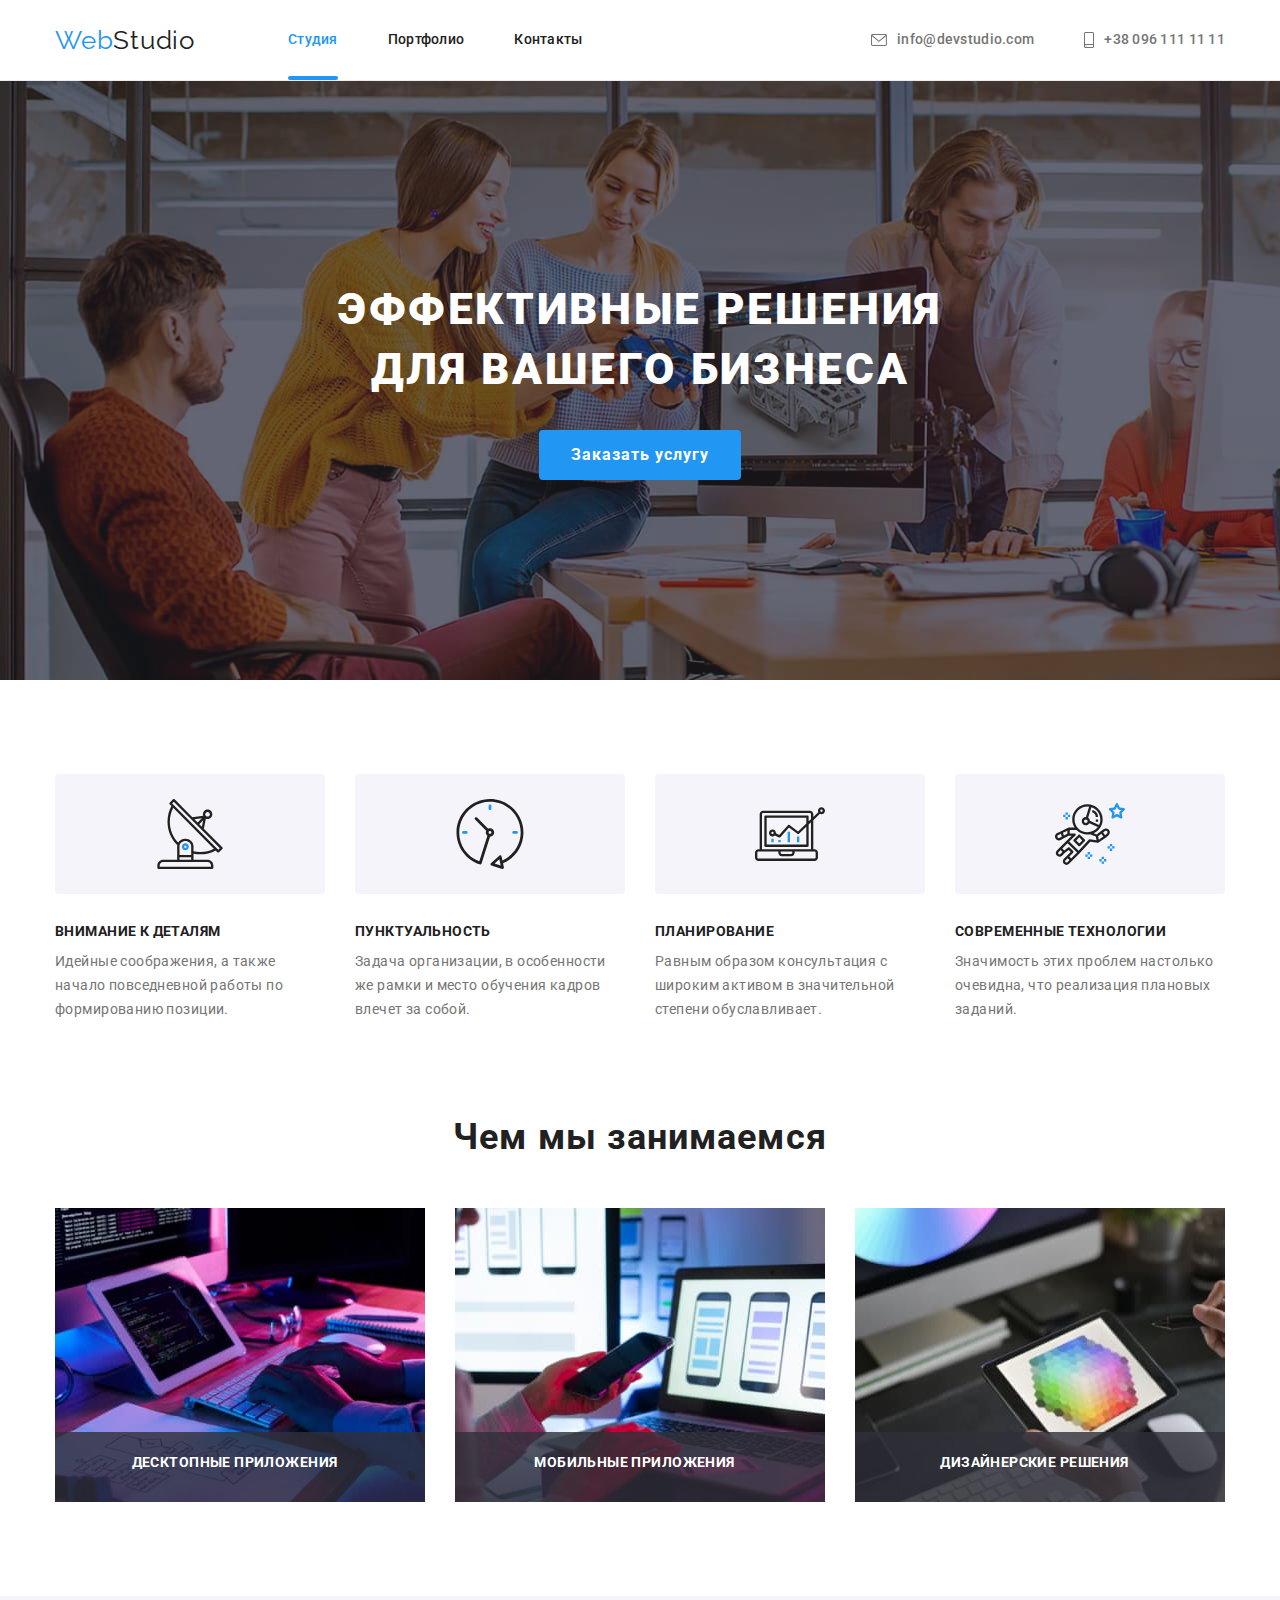
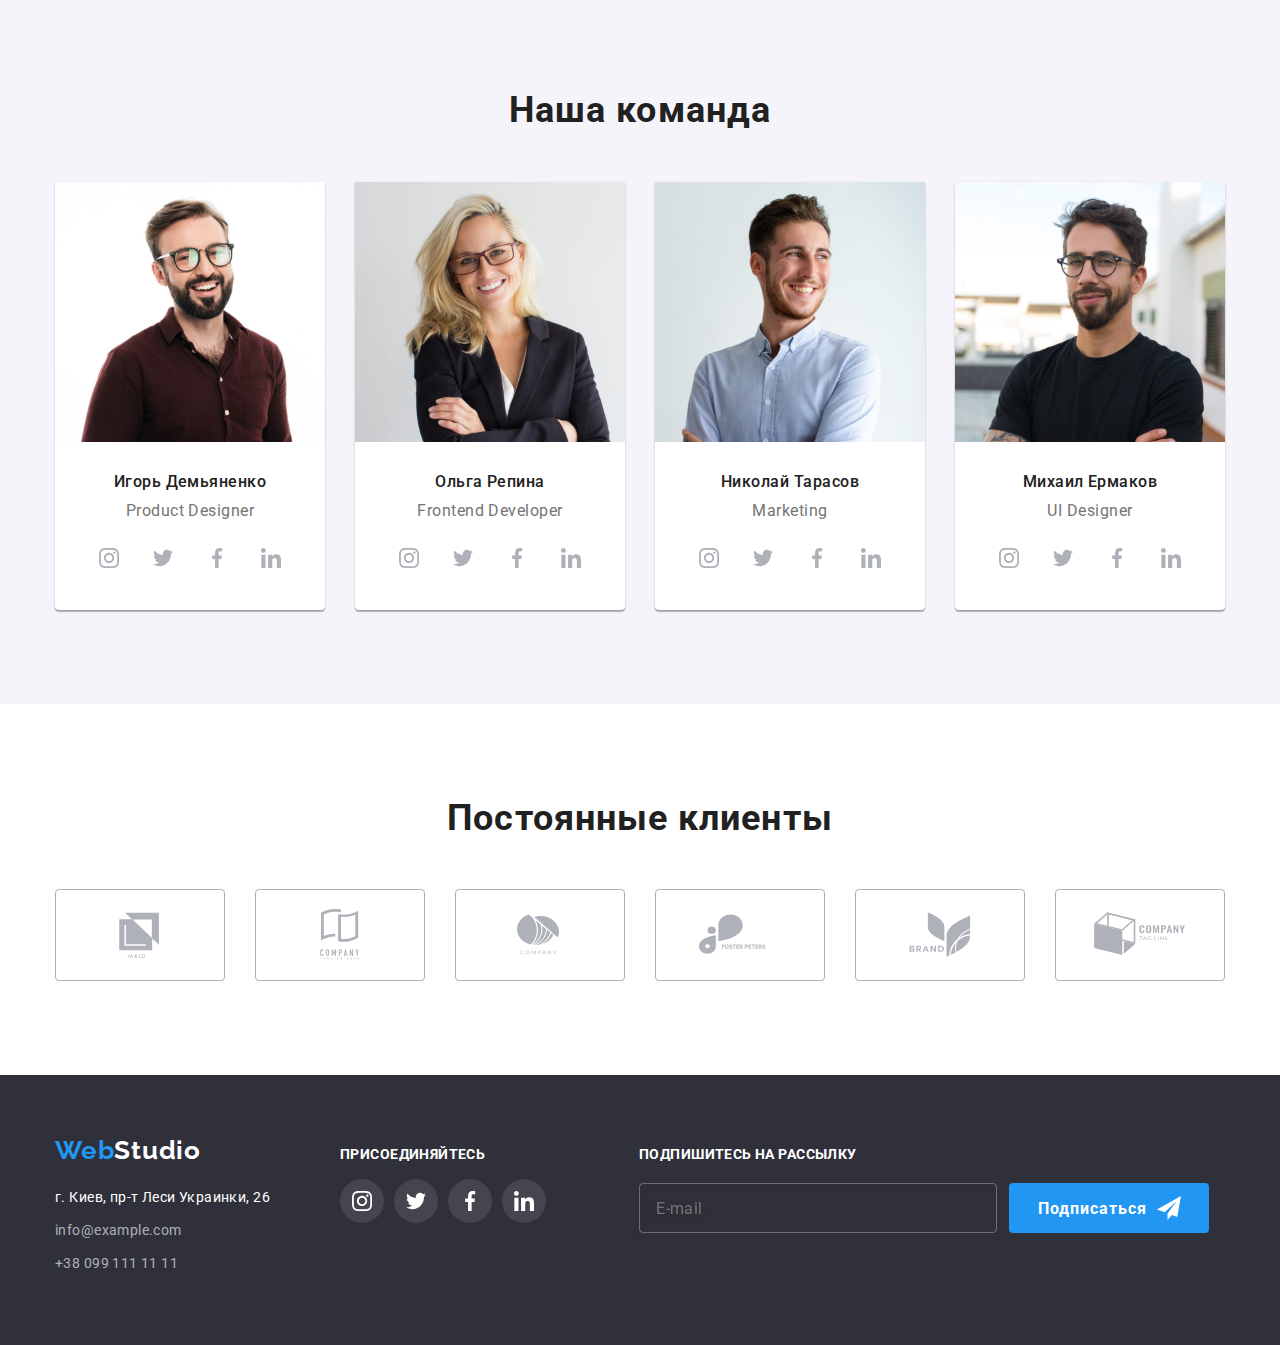
==== index.html @ 62c6569c "Копия с ДЗ-7" ====
<!DOCTYPE html>
<html lang="ru">

<head>
  <meta charset="UTF-8" />
  <meta http-equiv="X-UA-Compatible" content="IE=edge" />
  <meta name="viewport" content="width=device-width, initial-scale=1.0" />
  <title>Document</title>
  <link rel="preconnect" href="https://fonts.googleapis.com" />
  <link rel="preconnect" href="https://fonts.gstatic.com" crossorigin />
  <link href="https://fonts.googleapis.com/css2?family=Raleway:wght@700&family=Roboto:wght@400;500;700;900&display=swap"
    rel="stylesheet" />
  <link rel="stylesheet"
    href="https://cdnjs.cloudflare.com/ajax/libs/modern-normalize/1.1.0/modern-normalize.min.css" />
  <!-- <link rel="stylesheet" href="./css/styles.css" /> -->
  <link rel="stylesheet" href="./css/main.css">
</head>

<body class="page">
  <!-- Шапка сайта -->
  <header class="page-header">
    <nav class="container nav__container">
      <a href="./index.html" class="nav__logo">Web<span class="nav__logos">Studio</span></a>
      <ul class="nav__list list">
        <li class="nav__lists"><a href="#" class="nav__link current current-line">Студия</a></li>
        <li class="nav__lists"><a href="./portfolio.html" class="nav__link ">Портфолио</a></li>
        <li class="nav__lists"><a href="#" class="nav__link">Контакты</a></li>
      </ul>
      <ul class="nav__contacts list">
        <li class="nav__lists">
          <a href="mailto:info@devstudio.com" class="nav__contact">
            <svg class="nav__email-icon" width="16" height="12">
              <use href="./images/icons.svg?v=2#icon-email"></use>
            </svg>info@devstudio.com
          </a>
        </li>
        <li class="nav__lists">
          <a href="tel:+380961111111" class="nav__contact">
            <svg class="nav__phone-icon" width="10" height="16">
              <use href="./images/icons.svg?v=2#icon-phone"></use>
            </svg>+38 096 111 11 11
          </a>
        </li>
      </ul>
    </nav>
  </header>

  <main class="main">
    <!-- Герой -->
    <section class="hero hero-img">
      <div class="container hero__container">
        <h1 class="hero__title">Эффективные решения для вашего бизнеса</h1>
        <button type="button" class="hero__button button" data-modal-open>Заказать услугу</button>
      </div>
    </section>
    <!-- Особенности -->
    <section class="section">
      <div class="container section__container">
        <ul class="feature-list list">
          <li class="feature-list__item">
            <div class="feature-list__box-icon">
              <svg class="feature-list__item-icon">
                <use href="./images/icons.svg?v=2#icon-antenna"></use>
              </svg>
            </div>
            <h3 class="feature-list__title">Внимание к деталям</h3>
            <p class="feature-list__text">
              Идейные соображения, а также начало повседневной работы по
              формированию позиции.
            </p>
          </li>
          <li class="feature-list__item">
            <div class="feature-list__box-icon">
              <svg class="feature-list__item-icon">
                <use href="./images/icons.svg?v=2#icon-clock"></use>
              </svg>
            </div>
            <h3 class="feature-list__title">Пунктуальность</h3>
            <p class="feature-list__text">
              Задача организации, в особенности же рамки и место обучения
              кадров влечет за собой.
            </p>
          </li>
          <li class="feature-list__item">
            <div class="feature-list__box-icon">
              <svg class="feature-list__item-icon">
                <use href="./images/icons.svg?v=2#icon-diagram"></use>
              </svg>
            </div>
            <h3 class="feature-list__title">Планирование</h3>
            <p class="feature-list__text">
              Равным образом консультация с широким активом в значительной
              степени обуславливает.
            </p>
          </li>
          <li class="feature-list__item">
            <div class="feature-list__box-icon">
              <svg class="feature-list__item-icon">
                <use href="./images/icons.svg?v=2#icon-astronaut"></use>
              </svg>
            </div>
            <h3 class="feature-list__title">Современные технологии</h3>
            <p class="feature-list__text">
              Значимость этих проблем настолько очевидна, что реализация
              плановых заданий.
            </p>
          </li>
        </ul>
      </div>
    </section>
    <!-- Чем мы занимаемся -->
    <section class="work">
      <div class="container work__conteiner">
        <h2 class="work__title">Чем мы занимаемся</h2>
        <ul class="work__list list">
          <li class="work__img img">
            <div class="work__apps">
              <img src="./images/box11.jpg" alt="руки на клавиатуре" width="370" />
              <h3 class="work__apps-text">Десктопные приложения</h3>
            </div>
          </li>
          <li class="work__img img">
            <div class="work__apps">
              <img src="./images/box21.jpg" alt="телефон в руках" width="370" />
              <h3 class="work__apps-text">Мобильные приложения</h3>
            </div>
          </li>
          <li class="work__img img">
            <div class="work__apps">
              <img src="./images/box31.jpg" alt="планшет в руках" width="370" />
              <h3 class="work__apps-text">Дизайнерские решения</h3>
            </div>
          </li>
        </ul>
      </div>
    </section>
    <!-- Наша команда -->
    <section class="user">
      <div class="container user__conteiner">
        <h2 class="user__galery">Наша команда</h2>
        <ul class="user__list list">
          <li class="user__item">
            <img src="./images/teamcard11.jpg" alt="Игорь Демьяненко" width="270" />
            <div class="user__head">
              <h3 class="user__headline">Игорь Демьяненко</h3>
              <p class="user__tagline">Product Designer</p>
              <ul class="social__list list">
                <li class="social__item">
                  <a href="" class="social__link">
                    <svg class="social__icon">
                      <use href="./images/icons.svg?v=2#icon-instagram"></use>
                    </svg>
                  </a>
                </li>
                <li class="social__item">
                  <a href="" class="social__link">
                    <svg class="social__icon">
                      <use href="./images/icons.svg?v=2#icon-twitter"></use>
                    </svg>
                  </a>
                </li>
                <li class="social__item">
                  <a href="" class="social__link">
                    <svg class="social__icon">
                      <use href="./images/icons.svg?v=2#icon-facebook"></use>
                    </svg>
                  </a>
                </li>
                <li class="social__item">
                  <a href="" class="social__link">
                    <svg class="social__icon">
                      <use href="./images/icons.svg?v=2#icon-linkedin"></use>
                    </svg>
                  </a>
                </li>
              </ul>
            </div>
          </li>
          <li class="user__item">
            <img src="./images/teamcard21.jpg" alt="Ольга Репина" width="270" />
            <div class="user__head">
              <h3 class="user__headline">Ольга Репина</h3>
              <p class="user__tagline">Frontend Developer</p>
              <ul class="social__list list">
                <li class="social__item">
                  <a href="" class="social__link">
                    <svg class="social__icon">
                      <use href="./images/icons.svg?v=2#icon-instagram"></use>
                    </svg>
                  </a>
                </li>
                <li class="social__item">
                  <a href="" class="social__link">
                    <svg class="social__icon">
                      <use href="./images/icons.svg?v=2#icon-twitter"></use>
                    </svg>
                  </a>
                </li>
                <li class="social__item">
                  <a href="" class="social__link">
                    <svg class="social__icon">
                      <use href="./images/icons.svg?v=2#icon-facebook"></use>
                    </svg>
                  </a>
                </li>
                <li class="social__item">
                  <a href="" class="social__link">
                    <svg class="social__icon">
                      <use href="./images/icons.svg?v=2#icon-linkedin"></use>
                    </svg>
                  </a>
                </li>
              </ul>
            </div>
          </li>
          <li class="user__item">
            <img src="./images/teamcard31.jpg" alt="Николай Тарасов" width="270" />
            <div class="user__head">
              <h3 class="user__headline">Николай Тарасов</h3>
              <p class="user__tagline">Marketing</p>
              <ul class="social__list list">
                <li class="social__item">
                  <a href="" class="social__link">
                    <svg class="social__icon">
                      <use href="./images/icons.svg?v=2#icon-instagram"></use>
                    </svg>
                  </a>
                </li>
                <li class="social__item">
                  <a href="" class="social__link">
                    <svg class="social__icon">
                      <use href="./images/icons.svg?v=2#icon-twitter"></use>
                    </svg>
                  </a>
                </li>
                <li class="social__item">
                  <a href="" class="social__link">
                    <svg class="social__icon">
                      <use href="./images/icons.svg?v=2#icon-facebook"></use>
                    </svg>
                  </a>
                </li>
                <li class="social__item">
                  <a href="" class="social__link">
                    <svg class="social__icon">
                      <use href="./images/icons.svg?v=2#icon-linkedin"></use>
                    </svg>
                  </a>
                </li>
              </ul>
            </div>
          </li>
          <li class="user__item">
            <img src="./images/teamcard41.jpg" alt="Михаил Ермаков" width="270" />
            <div class="user__head">
              <h3 class="user__headline">Михаил Ермаков</h3>
              <p class="user__tagline">UI Designer</p>
              <ul class="social__list list">
                <li class="social__item">
                  <a href="" class="social__link">
                    <svg class="social__icon">
                      <use href="./images/icons.svg?v=2#icon-instagram"></use>
                    </svg>
                  </a>
                </li>
                <li class="social__item">
                  <a href="" class="social__link">
                    <svg class="social__icon">
                      <use href="./images/icons.svg?v=2#icon-twitter"></use>
                    </svg>
                  </a>
                </li>
                <li class="social__item">
                  <a href="" class="social__link">
                    <svg class="social__icon">
                      <use href="./images/icons.svg?v=2#icon-facebook"></use>
                    </svg>
                  </a>
                </li>
                <li class="social__item">
                  <a href="" class="social__link">
                    <svg class="social__icon">
                      <use href="./images/icons.svg?v=2#icon-linkedin"></use>
                    </svg>
                  </a>
                </li>
              </ul>
            </div>
          </li>
        </ul>
      </div>
    </section>
    <section class="clients">
      <div class="container clients__conteiner">
        <h2 class="clients__title">Постоянные клиенты</h2>
        <ul class="clients__list list">
          <li class="clients__item">
            <a href="#" class="clients__link">
              <svg class="clients__icon">
                <use href="./images/icons.svg?v=2#icon-logo1"></use>
              </svg>
            </a>
          </li>
          <li class="clients__item">
            <a href="#" class="clients__link">
              <svg class="clients__icon">
                <use href="./images/icons.svg?v=2#icon-logo2"></use>
              </svg>
            </a>
          </li>
          <li class="clients__item">
            <a href="#" class="clients__link">
              <svg class="clients__icon">
                <use href="./images/icons.svg?v=2#icon-logo3"></use>
              </svg>
            </a>
          </li>
          <li class="clients__item">
            <a href="#" class="clients__link">
              <svg class="clients__icon">
                <use href="./images/icons.svg?v=2#icon-logo4"></use>
              </svg>
            </a>
          </li>
          <li class="clients__item">
            <a href="#" class="clients__link">
              <svg class="clients__icon">
                <use href="./images/icons.svg?v=2#icon-logo5"></use>
              </svg>
            </a>
          </li>
          <li class="clients__item">
            <a href="#" class="clients__link">
              <svg class="clients__icon">
                <use href="./images/icons.svg?v=2#icon-logo6"></use>
              </svg>
            </a>
          </li>
        </ul>
      </div>
    </section>
  </main>
  <!-- Подвал -->
  <footer class="footer-menu">
    <div class="container footer footer__conteiner">
      <div class="footer__left">
        <a href="./index.html" class="footer__logo">Web<span class="footer__logos">Studio</span></a>
        <address class="footer__address">
          <ul class="footer__address-list list">
            <li class="footer__address-item">
              <a href="" class="footer__address">г. Киев, пр-т Леси Украинки, 26</a>
            </li>
            <li class="footer__address-item">
              <a href="mailto:info@example.com" class="footer__contact">info@example.com</a>
            </li>
            <li class="footer__address-item">
              <a href="tel:+380991111111" class="footer__contact">+38 099 111 11 11</a>
            </li>
          </ul>
        </address>
      </div>
      <div class="aside">
        <h3 class="aside__title">Присоединяйтесь</h3>
        <ul class="aside-list list">
          <li class="aside-list__item">
            <a href="#" class="aside-list__link">
              <svg class="aside-list__icon">
                <use href="./images/icons.svg?v=2#icon-instagram"></use>
              </svg>
            </a>
          </li>
          <li class="aside-list__item">
            <a href="#" class="aside-list__link">
              <svg class="aside-list__icon">
                <use href="./images/icons.svg?v=2#icon-twitter"></use>
              </svg>
            </a>
          </li>
          <li class="aside-list__item">
            <a href="#" class="aside-list__link">
              <svg class="aside-list__icon">
                <use href="./images/icons.svg?v=2#icon-facebook"></use>
              </svg>
            </a>
          </li>
          <li class="aside-list__item">
            <a href="#" class="aside-list__link">
              <svg class="aside-list__icon">
                <use href="./images/icons.svg?v=2#icon-linkedin"></use>
              </svg>
            </a>
          </li>
        </ul>
      </div>
      <div class="footer-middle">
        <h3 class="footer-middle__title">Подпишитесь на рассылку</h3>
        <form action="footer-middle__form">
          <div class="footer-middle__field">
            <label class="footer-middle__label" for="user-email"></label>
            <input type="text" class="footer-middle__input" name="user-email" placeholder="E-mail" minlength="2"
              id="user-email" />
            <div class="middle-submit">
              <button type="submit" class="middle-submit__button button">
                <svg class="middle-submit__icon" width="24" heidht="24">
                  <use href="./images/icons.svg?v=2#icon-iconsend"></use>
                </svg>Подписаться</button>
            </div>
          </div>
        </form>
      </div>
  </footer>
  <div class="backdrop is-hidden" data-modal>
    <div class="backdrop__modal">
      <div class="backdrop__close" data-modal-close>
        <button type="button" class="backdrop__close-link">
          <svg class="backdrop__close-icon" width="18" height="18">
            <use href="./images/icons.svg?v=2#icon-close-black">
            </use>
          </svg>
        </button>
      </div>
      <p class="modal__title">Оставьте свои данные, мы вам перезвоним</p>
      <form action="modal__form">
        <div class="modal__field">
          <label class="modal__label" for="user-name">Имя</label>
          <div class="modal__wrapper">
            <input type="text" class="modal__input" name="user-name" required minlength="2" id="user-name" />
            <svg class="modal__icon" width="18" height="18">
              <use href="./images/icons.svg?v=2#icon-person-black"></use>
            </svg>
          </div>
        </div>
        <div class="modal__field">
          <label class="modal__label" for="user-tel">Телефон</label>
          <div class="modal__wrapper">
            <input type="text" class="modal__input" name="user-tel" required minlength="2" id="user-tel" />
            <svg class="modal__icon" width="18" height="18">
              <use href="./images/icons.svg?v=2#icon-phone-black"></use>
            </svg>
          </div>
        </div>
        <div class="modal__field">
          <label class="modal__label" for="user-email">Почта</label>
          <div class="modal__wrapper">
            <input type="text" class="modal__input" name="user-email" required minlength="2" id="user-email" />
            <svg class="modal__icon" width="18" height="18">
              <use href="./images/icons.svg?v=2#icon-email-black"></use>
            </svg>
          </div>
        </div>
        <div class="modal__field">
          <label class="modal__label" for="user-text">Комментарий</label>
          <textarea name="user-text" placeholder="Введите текст" id="user-text" class="modal__text"></textarea>
        </div>
        <div class="modal__field policy">
          <input type="checkbox" name="policy" id="policy" class="modal__check visually-hidden" />
          <label for="policy" class="modal__check-text">
            <span>
              <svg class="modal__check-icon" width="16" height="15">
                <use href="./images/icons.svg?v=2#icon-icon-check"></use>
              </svg>
            </span>
            Соглашаюсь с рассылкой и принимаю <a href="#" class="modal__check-policy">Условия договора</a></label>
        </div>
        <button type="submit" class="modal__button">Отправить</button>
      </form>
    </div>
  </div>
  <script src="./js/modal.js"></script>
</body>

</html>
---- css/styles.css ----
/* *, */
/* *::before, */
/* *::after { */
/* box-sizing: inherit; */
/* } */

/* CSS для imdex.html */

/* Шапка сайта */

/* Герой */

/* Особенности */

/* Чем мы занимаемся */

/* Наша команда */

/* Наши клиенты */

/* Подвал */

/* CSS для portfolio.html */

/* Кнопки */

/* Наши работы */
---- css/main.css ----
.visually-hidden {
  position: absolute;
  white-space: nowrap;
  width: 1px;
  height: 1px;
  overflow: hidden;
  border: 0;
  padding: 0;
  clip: rect(0 0 0 0);
  clip-path: inset(50%);
  margin: -1px;
}

:root {
  --primary-text-color: #212121;
  --secondory-text-color: #757575;
  --text-title-color: #ffffff;
  --accent-color: #2196f3;
  --accent-shadow-color: rgba(0, 0, 0, 0.15);
  --primary-bg-color: #ffffff;
  --secondary-bg-color: #f5f4fa;
  --top-line-bg-color: #ececec;
  --footer-bg-color: #2f303a;
  --box-project-color: #eeeeee;
  --box-klients-color: #afb1b8;
  --first-social-color: #afb1b8;
  --secondary-social-color: #ffffff;
  --background-social-color: #2196f3;
  --footer-social-color: rgba(255, 255, 255, 0.1);
  --footer-contact-color: rgba(255, 255, 255, 0.6);
  --feature-bg-color: rgba(47, 48, 58, 0.8);
  --overlay-modal-color: rgba(0, 0, 0, 0.2);
  --project-bg-color: rgba(33, 150, 243, 0.9);
  --close-icon-color: #000000;
}

.html {
  box-sizing: border-box;
}

a {
  text-decoration: none;
}

h1,
h2,
h3,
h4,
h5,
h6,
p,
ul {
  margin-top: 0;
  margin-bottom: 0;
}

button {
  cursor: pointer;
}

img {
  display: block;
}

.page {
  margin: 0;
  padding-top: 80px;
  font-family: Roboto, sans-serif;
  color: var(--primary-text-color);
}

.list {
  padding: 0;
  margin: 0;
  list-style: none;
}

.container {
  display: block;
  width: 1200px;
  padding-left: 15px;
  padding-right: 15px;
  margin: 0 auto;
}

.hero__button.button {
  font-size: 16px;
  font-weight: bold;
  letter-spacing: 0.06em;
  line-height: 1.9;
  display: inline-block;
  border-radius: 4px;
  border: transparent;
  padding: 10px 32px;
  font-family: Roboto;
  align-items: center;
  text-align: center;
  color: var(--text-title-color);
  background-color: var(--accent-color);
  cursor: pointer;
  box-shadow: 0px 4px 4px var(--accent-shadow);
}

.modal__button {
  font-size: 16px;
  font-weight: bold;
  letter-spacing: 0.06em;
  line-height: 1.85;
  padding: 10px 55px 10px 56px;
  display: flex;
  align-items: center;
  text-align: center;
  border-radius: 4px;
  border: transparent;
  color: var(--text-title-color);
  background-color: var(--accent-color);
  margin-left: 130px;
  box-shadow: 0px 1px 3px rgba(0, 0, 0, 0.12), 0px 1px 1px rgba(0, 0, 0, 0.14), 0px 2px 1px rgba(0, 0, 0, 0.2);
  border-radius: 4px;
}

.buttons {
  padding-top: 94px;
  padding-bottom: 94px;
}

.buttons__title-hidden {
  position: absolute;
  white-space: nowrap;
  width: 1px;
  height: 1px;
  overflow: hidden;
  border: 0;
  padding: 0;
  clip: rect(0 0 0 0);
  clip-path: inset(50%);
  margin: -1px;
}

.buttons__items {
  display: flex;
  justify-content: center;
  margin-bottom: 50px;
}

.buttons__primery {
  font-size: 16px;
  font-weight: 500;
  letter-spacing: 0.03em;
  line-height: 1.6;
  padding: 6px 22px;
  font-style: normal;
  text-align: center;
  border-radius: 4px;
  border: transparent;
  color: var(--primary-text-color);
  background-color: var(--secondary-bg-color);
  transition: color 250ms cubic-bezier(0.4, 0, 0.2, 1) background-color 250ms cubic-bezier(0.4, 0, 0.2, 1);
  transition: box-shadow 250ms cubic-bezier(0.4, 0, 0.2, 1);
}

.buttons__items > .buttons__item:not(:last-child) {
  margin-right: 8px;
}

.buttons__primery:hover,
.buttons__primery:focus {
  color: var(--text-title-color);
  background-color: var(--accent-color);
}

.buttons__item:hover {
  box-shadow: 0px 4px 4px rgba(0, 0, 0, 0.25);
}

.backdrop__modal {
  position: absolute;
  top: 50%;
  left: 50%;
  min-height: 581px;
  min-width: 528px;
  padding: 40px;
  border-radius: 4px;
  background-color: var(--primary-bg-color);
  transform: translate(-50%, -50%) scale(1);
  transition: transform 250ms cubic-bezier(0.4, 0, 0.2, 1);
}

.backdrop__close-link {
  position: absolute;
  display: flex;
  justify-content: center;
  align-items: center;
  width: 30px;
  height: 30px;
  top: 8px;
  right: 8px;
  border-radius: 50%;
  fill: var(--close-icon-color);
  background-color: transparent;
  border: 1px solid rgba(0, 0, 0, 0.1);
  transition: fill 250ms cubic-bezier(0.4, 0, 0.2, 1);
}

.backdrop__close-icon {
  width: 18px;
  height: 18px;
}

.backdrop__close-link:hover .backdrop__close-icon {
  fill: var(--accent-color);
}

.modal__title {
  font-size: 20px;
  font-weight: bold;
  letter-spacing: 0.03em;
  line-height: 1.15;
  margin-bottom: 12px;
  text-align: center;
  color: #212121;
}

.modal__field {
  margin-bottom: 10px;
}

.modal__label {
  font-weight: normal;
  font-size: 12px;
  line-height: 1.67;
  letter-spacing: 0.01em;
  color: #757575;
}

.modal__wrapper {
  position: relative;
}

.modal__input:focus {
  border-color: var(--accent-color);
}

.modal__input:focus + .modal__icon {
  fill: var(--accent-color);
}

.modal__input,
.modal__text {
  width: 100%;
  height: 40px;
  border-radius: 5px;
  outline: none;
  border: 1px solid rgba(33, 33, 33, 0.2);
  background-color: transparent;
  padding-left: 42px;
  padding-right: 20px;
  transition: border color 250ms cubic-bezier(0.4, 0, 0.2, 1) fill 250ms cubic-bezier(0.4, 0, 0.2, 1);
}

.modal__text {
  height: 100px;
  padding-bottom: 10px;
  padding-top: 10px;
  margin-bottom: 10px;
  padding-left: 16px;
  resize: none;
}

.modal__icon {
  position: absolute;
  left: 15px;
  top: 20px;
  transform: translateY(-50%);
}

.modal__check-text {
  font-size: 14px;
  font-weight: normal;
  letter-spacing: 0.03em;
  line-height: 1.71;
  margin-bottom: 20px;
  color: #757575;
}

.modal__check-icon {
  position: absolute;
  fill: transparent;
}

.policy {
  margin-bottom: 40px;
}

.modal__check-text {
  padding-left: 20px;
}

.modal__check-text span {
  font-size: 14px;
  letter-spacing: 0.03em;
  line-height: 1.71;
  width: 15px;
  height: 15px;
  border: 2px solid #303030;
  border-radius: 2px;
  margin-right: 5px;
  display: inline-flex;
  align-items: center;
  justify-content: center;
  color: #757575;
}

.modal__check-policy {
  text-decoration: underline;
  color: var(--accent-color);
}

.modal__check:checked + .modal__check-text span {
  background-color: var(--accent-color);
  border: none;
}

.modal__check:checked + .modal__check-text svg {
  fill: #ffffff;
}

.backdrop {
  position: fixed;
  top: 0;
  left: 0;
  width: 100vw;
  height: 100vh;
  background-color: var(--overlay-modal-color);
  opacity: 1;
  transition: opacity 250ms cubic-bezier(0.4, 0, 0.2, 1);
}

.backdrop.is-hidden {
  opacity: 0;
  pointer-events: none;
}

.backdrop.is-hidden .modal {
  transform: translate(-50%, -50%) scale(0.9);
}

.social__list {
  display: flex;
  justify-content: center;
  padding-top: 16px;
  padding-bottom: 30px;
}

.social__list .social__item + .social__item {
  margin-left: 10px;
}

.social__list .social__link {
  width: 44px;
  height: 44px;
  border-radius: 50%;
  display: flex;
  align-items: center;
  justify-content: center;
  fill: var(--first-social-color);
  transition: fill 250ms cubic-bezier(0.4, 0, 0.2, 1), background-color 250ms cubic-bezier(0.4, 0, 0.2, 1);
}

.social__list .social__icon {
  width: 20px;
  height: 20px;
}

.social__list .social__link:hover,
.social__list .social__link:focus {
  background-color: var(--background-social-color);
}

.social__link:hover .social__icon,
.social__link:focus .social__icon {
  fill: var(--secondary-social-color);
}

.nav__logo {
  font-size: 26px;
  letter-spacing: 0.03em;
  line-height: 1.19;
  font-family: Raleway;
  color: var(--accent-color);
}

.nav__logos {
  color: var(--primary-text-color);
}

.footer__logo {
  font-size: 26px;
  font-weight: bold;
  letter-spacing: 0.03em;
  line-height: 1.19;
  display: inline-block;
  margin-bottom: 20px;
  font-family: Raleway;
  color: var(--accent-color);
}

.footer__logos {
  color: var(--secondary-social-color);
}

.page-header {
  position: fixed;
  width: 100%;
  top: 0;
  left: 0;
  min-height: 80px;
  background-color: var(--primary-bg-color);
  z-index: 1;
  border-bottom: 1px solid var(--top-line-bg-color);
}

.nav__container {
  display: flex;
  align-items: center;
}

.nav__list {
  display: flex;
  margin-left: 93px;
}

.nav__list .nav__lists:last-child {
  margin-right: 0;
}

.nav__list .nav__lists + .nav__lists {
  margin-left: 50px;
}

.nav__link {
  position: relative;
}

.nav__link.current-line::after {
  position: absolute;
  left: 0;
  bottom: 0;
  content: "";
  width: 100%;
  height: 4px;
  background-color: var(--accent-color);
  border-radius: 2px;
}

.nav__list .nav__link {
  font-size: 14px;
  font-weight: 500;
  letter-spacing: 0.02em;
  line-height: 1.14;
  display: block;
  padding-top: 32px;
  padding-bottom: 32px;
  color: var(--primary-text-color);
  transition: color 250ms cubic-bezier(0.4, 0, 0.2, 1);
}

.nav__list .nav__link:hover,
.nav__list .nav__link:focus {
  color: var(--accent-color);
}

.nav__list .nav__link.current {
  color: var(--accent-color);
}

.nav__contacts {
  display: flex;
  position: relative;
  align-items: center;
  margin-left: auto;
}

.nav__contacts .nav__lists + .nav__lists {
  margin-left: 50px;
}

.nav__contacts .nav__contact {
  font-size: 14px;
  font-weight: 500;
  letter-spacing: 0.02em;
  line-height: 1.14;
  color: var(--secondory-text-color);
}

.nav__email-icon,
.nav__phone-icon {
  margin-right: 10px;
}

.nav__contact {
  display: flex;
  align-items: center;
  justify-content: center;
  fill: var(--secondory-text-color);
  padding: 32px 0px;
  transition: color fill 250ms cubic-bezier(0.4, 0, 0.2, 1), fill 250ms cubic-bezier(0.4, 0, 0.2, 1);
}

.nav__contact + .nav__contact {
  margin-right: 10px;
}

.nav__contacts .nav__contact:hover,
.nav__contacts .nav__contact:focus {
  color: var(--accent-color);
}

.nav__contact:hover .nav__email-icon,
.nav__contact:hover .nav__phone-icon,
.nav__contact:focus .nav__email-icon,
.nav__contact:focus .nav__phone-icon {
  fill: var(--accent-color);
}

.hero {
  padding-top: 200px;
  padding-bottom: 200px;
  text-align: center;
  background-color: var(--footer-bg-color);
  color: var(--text-title-color);
}

.hero__title {
  font-size: 44px;
  font-weight: 900;
  letter-spacing: 0.06em;
  line-height: 1.36;
  margin: 0 auto;
  margin-bottom: 30px;
  width: 696px;
  text-transform: uppercase;
  color: var(--text-title-color);
}

.hero-img {
  position: relative;
  display: block;
  max-width: 1600px;
  min-height: 600px;
  margin-right: auto;
  margin-left: auto;
  background: linear-gradient(to right, rgba(47, 48, 58, 0.4), rgba(47, 48, 58, 0.4)), url("../images/hero.jpg");
}

.section {
  padding-top: 94px;
  padding-bottom: 94px;
}

.feature-list {
  display: flex;
}

.feature-list__box-icon {
  display: inline-flex;
  justify-content: center;
  align-items: center;
  width: 270px;
  height: 120px;
  background-color: var(--secondary-bg-color);
  background-repeat: no-repeat;
  margin-bottom: 30px;
  border-radius: 4px;
}

.feature-list__item-icon {
  width: 70px;
  height: 70px;
}

.feature-list__item {
  width: 270px;
}

.feature-list__title {
  font-size: 14px;
  font-weight: bold;
  letter-spacing: 0.03em;
  line-height: 1.14;
  margin-bottom: 10px;
  font-style: normal;
  text-transform: uppercase;
  color: var(--primary-text-color);
}

.feature-list__text {
  font-size: 14px;
  font-weight: normal;
  letter-spacing: 0.03em;
  line-height: 1.71;
  font-style: normal;
  color: var(--secondory-text-color);
}

.feature-list .feature-list__title {
  color: var(--primary-text-color);
}

.feature-list .feature-list__text {
  color: var(--secondory-text-color);
}

.feature-list .feature-list__item + .feature-list__item {
  margin-left: 30px;
}

.work {
  padding-bottom: 94px;
}

.work__title {
  font-size: 36px;
  font-weight: bold;
  letter-spacing: 0.03em;
  line-height: 1.17;
  margin-bottom: 50px;
  text-align: center;
  color: var(--primary-text-color);
}

.work__list {
  display: flex;
  justify-content: space-between;
}

.work__apps {
  position: relative;
}

.work__apps::before {
  position: absolute;
  content: "";
  width: 370px;
  height: 70px;
  bottom: 0;
  background-color: var(--feature-bg-color);
}

.work__apps-text {
  position: absolute;
  bottom: -8%;
  right: 15%;
  width: 270px;
  height: 70px;
  font-size: 14px;
  font-weight: bold;
  letter-spacing: 0.03em;
  line-height: 1.14;
  text-align: center;
  text-transform: uppercase;
  color: var(--text-title-color);
}

.user {
  padding-top: 94px;
  padding-bottom: 94px;
  background-color: var(--secondary-bg-color);
}

.user__galery {
  font-size: 36px;
  font-weight: bold;
  letter-spacing: 0.03em;
  line-height: 1.16;
  margin-bottom: 50px;
  text-align: center;
  color: var(--primary-text-color);
}

.user__list {
  display: flex;
  justify-content: space-between;
}

.user__item {
  margin-left: 30px;
  box-shadow: 0px 1px 3px rgba(0, 0, 0, 0.12), 0px 1px 1px rgba(0, 0, 0, 0.14), 0px 2px 1px rgba(0, 0, 0, 0.2);
  border-radius: 0px 0px 4px 4px;
  background-color: var(--primary-bg-color);
}

.user__head {
  padding-top: 30px;
}

.user__headline {
  font-size: 16px;
  font-weight: 500;
  letter-spacing: 0.03em;
  line-height: 1.19;
  margin-bottom: 10px;
  text-align: center;
}

.user__tagline {
  font-size: 16px;
  font-weight: normal;
  letter-spacing: 0.03em;
  line-height: 1.19;
  text-align: center;
  color: var(--secondory-text-color);
}

.user__item:nth-last-child(4n) {
  margin-left: 0;
}

.clients {
  padding-top: 94px;
  padding-bottom: 94px;
}

.clients__title {
  font-size: 36px;
  font-weight: bold;
  letter-spacing: 0.03em;
  line-height: 1.16;
  margin-bottom: 50px;
  text-align: center;
}

.clients__list {
  display: flex;
  position: relative;
  justify-content: space-between;
}

.clients__link {
  display: inline-flex;
  justify-content: center;
  padding: 16px 32px;
  width: 170px;
  height: 92px;
  border-radius: 4px;
  margin-left: 30px;
  border: 1px solid var(--box-klients-color);
  fill: var(--box-klients-color);
  transition: fill 250ms cubic-bezier(0.4, 0, 0.2, 1), border 250ms cubic-bezier(0.4, 0, 0.2, 1);
}

.clients__link:last-child {
  margin-left: 0;
}

.clients__link:hover, .clients__link:focus {
  fill: var(--accent-color);
  border: 1px solid var(--accent-color);
}

.footer {
  display: flex;
}

.footer-menu {
  padding-top: 60px;
  padding-bottom: 60px;
  background-color: var(--footer-bg-color);
}

.footer__address {
  font-size: 14px;
  font-weight: normal;
  letter-spacing: 0.03em;
  line-height: 1.71;
  font-style: normal;
  color: var(--secondary-social-color);
  transition: color 250ms cubic-bezier(0.4, 0, 0.2, 1);
}

.footer__address-list {
  margin-right: 70px;
}

.footer__address-item {
  margin-bottom: 9px;
}

.footer__contact {
  font-size: 14px;
  font-weight: normal;
  letter-spacing: 0.03em;
  line-height: 1.71;
  margin-bottom: 60px;
  font-style: normal;
  color: var(--first-social-color);
  transition: color 250ms cubic-bezier(0.4, 0, 0.2, 1);
}

.footer__address-list .footer__address:focus,
.footer__address-list .footer__address:hover {
  color: var(--accent-color);
}

.footer__address-list .footer__contact:focus,
.footer__address-list .footer__contact:hover {
  color: var(--accent-color);
}

.aside {
  display: block;
  padding-top: 12px;
  margin-right: 93px;
}

.aside__title {
  font-size: 14px;
  font-weight: bold;
  letter-spacing: 0.03em;
  line-height: 1.14;
  text-transform: uppercase;
  color: var(--text-title-color);
}

.aside-list {
  display: flex;
  padding-top: 16px;
}

.aside-list__icon {
  width: 20px;
  height: 20px;
}

.aside-list__link {
  display: flex;
  width: 44px;
  height: 44px;
  border-radius: 50%;
  align-items: center;
  justify-content: center;
  fill: var(--secondary-social-color);
  background-color: var(--footer-social-color);
  transition: background-color 250ms cubic-bezier(0.4, 0, 0.2, 1), fill 250ms cubic-bezier(0.4, 0, 0.2, 1);
}

.aside-list__item + .aside-list__item {
  margin-left: 10px;
}

.aside-list__link:hover,
.aside-list__link:focus {
  background-color: var(--background-social-color);
}

.aside-list__link:hover .aside-list__icon,
.aside-list__link:focus .aside-list__icon {
  fill: var(--secondary-social-color);
}

.footer-middle {
  display: inline-block;
}

.footer-middle__title {
  padding-top: 12px;
  margin-bottom: 20px;
  font-size: 14px;
  font-weight: bold;
  letter-spacing: 0.03em;
  line-height: 1.14;
  text-transform: uppercase;
  color: var(--text-title-color);
}

.footer-middle__input {
  font-size: 16px;
  letter-spacing: 0.03em;
  line-height: 1.25;
  width: 358px;
  height: 50px;
  margin-right: 12px;
  padding-left: 16px;
  border-radius: 5px;
  outline: none;
  color: rgba(255, 255, 255, 0.6);
  border: 1px solid rgba(255, 255, 255, 0.3);
  box-sizing: border-box;
  filter: drop-shadow(0px 4px 4px rgba(0, 0, 0, 0.15));
  border-radius: 4px;
  background-color: transparent;
  transition: color 250ms cubic-bezier(0.4, 0, 0.2, 1) border 250ms cubic-bezier(0.4, 0, 0.2, 1) filter 250ms cubic-bezier(0.4, 0, 0.2, 1);
}

.footer-middle__field {
  display: flex;
}

.middle-submit {
  position: relative;
}

.middle-submit__icon {
  position: absolute;
  right: 28px;
  top: 50%;
  transform: translateY(-50%);
}

.middle-submit__button.button {
  display: flex;
  flex-direction: row-reverse;
  padding: 10px 62px 10px 29px;
  cursor: pointer;
}

.middle-submit__button.button {
  display: flex;
  align-items: center;
  text-align: center;
  font-size: 16px;
  font-weight: bold;
  letter-spacing: 0.06em;
  line-height: 1.85;
  border-radius: 4px;
  border: transparent;
  color: var(--text-title-color);
  background-color: var(--accent-color);
  position: relative;
  width: 200px;
  height: 50px;
  margin-right: 10px;
  box-sizing: border-box;
}

.project-list {
  display: flex;
  flex-wrap: wrap;
}

.project-list__item {
  position: relative;
  width: 370px;
  border: 1px solid var(--box-project-color);
  margin-right: 30px;
  margin-bottom: 30px;
  transition: box-shadow 250ms cubic-bezier(0.4, 0, 0.2, 1);
}

.project-list__after-item {
  padding-top: 20px;
  padding-bottom: 20px;
  padding-left: 24px;
}

.project-list__text {
  position: absolute;
  display: inline-block;
  top: 0;
  left: 0;
  padding: 63px 24px;
  font-size: 18px;
  font-weight: normal;
  letter-spacing: 0.03em;
  line-height: 1.56;
  color: var(--text-title-color);
  background-color: var(--background-social-color);
  height: 294px;
  transform: translateY(100%);
  transition: transform 250ms cubic-bezier(0.4, 0, 0.2, 1);
  overflow: auto;
}

.project-list__item:hover {
  box-shadow: 0px 1px 1px rgba(0, 0, 0, 0.12), 0px 4px 4px rgba(0, 0, 0, 0.06), 1px 4px 6px rgba(0, 0, 0, 0.16);
}

.project-list__item:nth-child(3n) {
  margin-right: 0;
}

.project-list__item:nth-last-child(-n + 3) {
  margin-bottom: 0;
}

.project-list__solution {
  position: relative;
  overflow: hidden;
}

.project-list__solution:hover .project-list__text {
  transform: translateY(0);
}

.project-list__caption {
  font-size: 18px;
  font-weight: bold;
  letter-spacing: 0.06em;
  line-height: 2;
  margin-bottom: 9px;
  color: var(--primary-text-color);
}

.project-list__lead {
  font-size: 16px;
  font-weight: normal;
  letter-spacing: 0.03em;
  line-height: 1.9;
  color: var(--secondory-text-color);
}

.visually-hidden {
  position: absolute;
  white-space: nowrap;
  width: 1px;
  height: 1px;
  overflow: hidden;
  border: 0;
  padding: 0;
  clip: rect(0 0 0 0);
  clip-path: inset(50%);
  margin: -1px;
}
/*# sourceMappingURL=main.css.map */
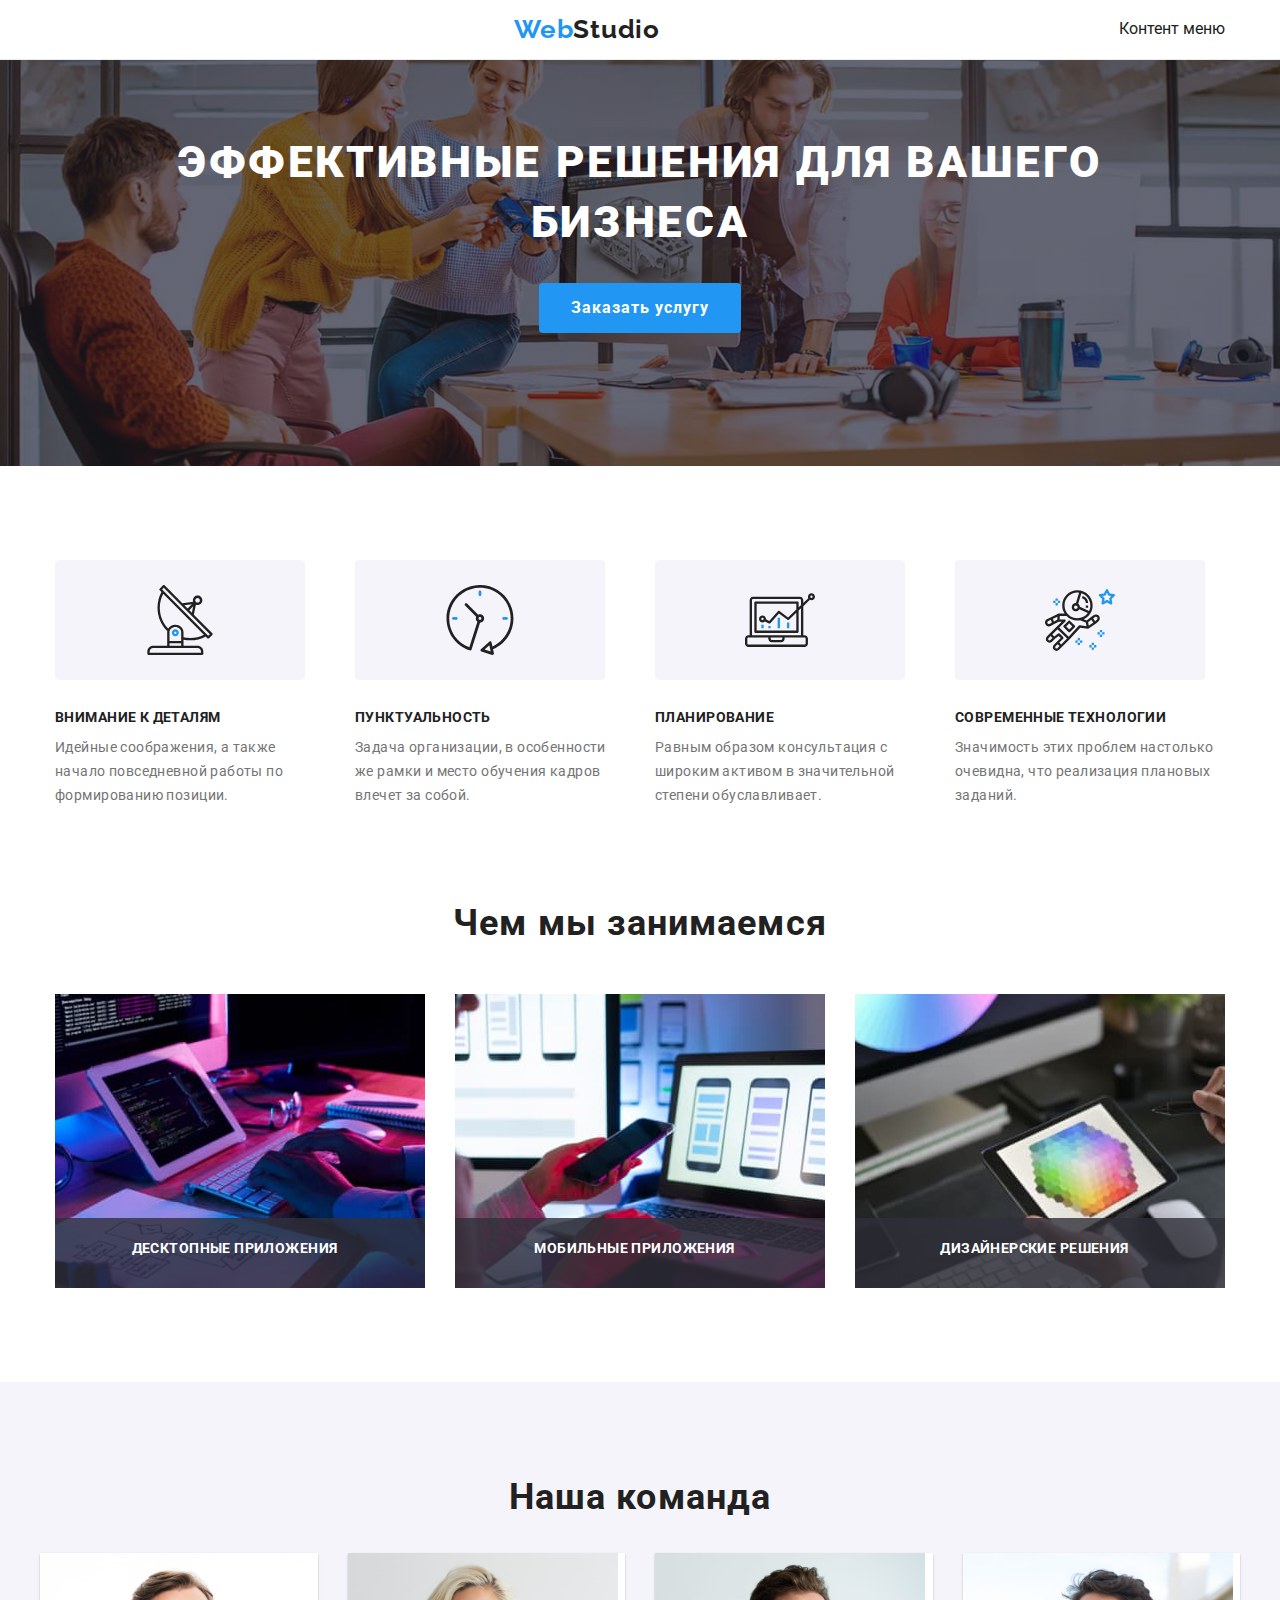
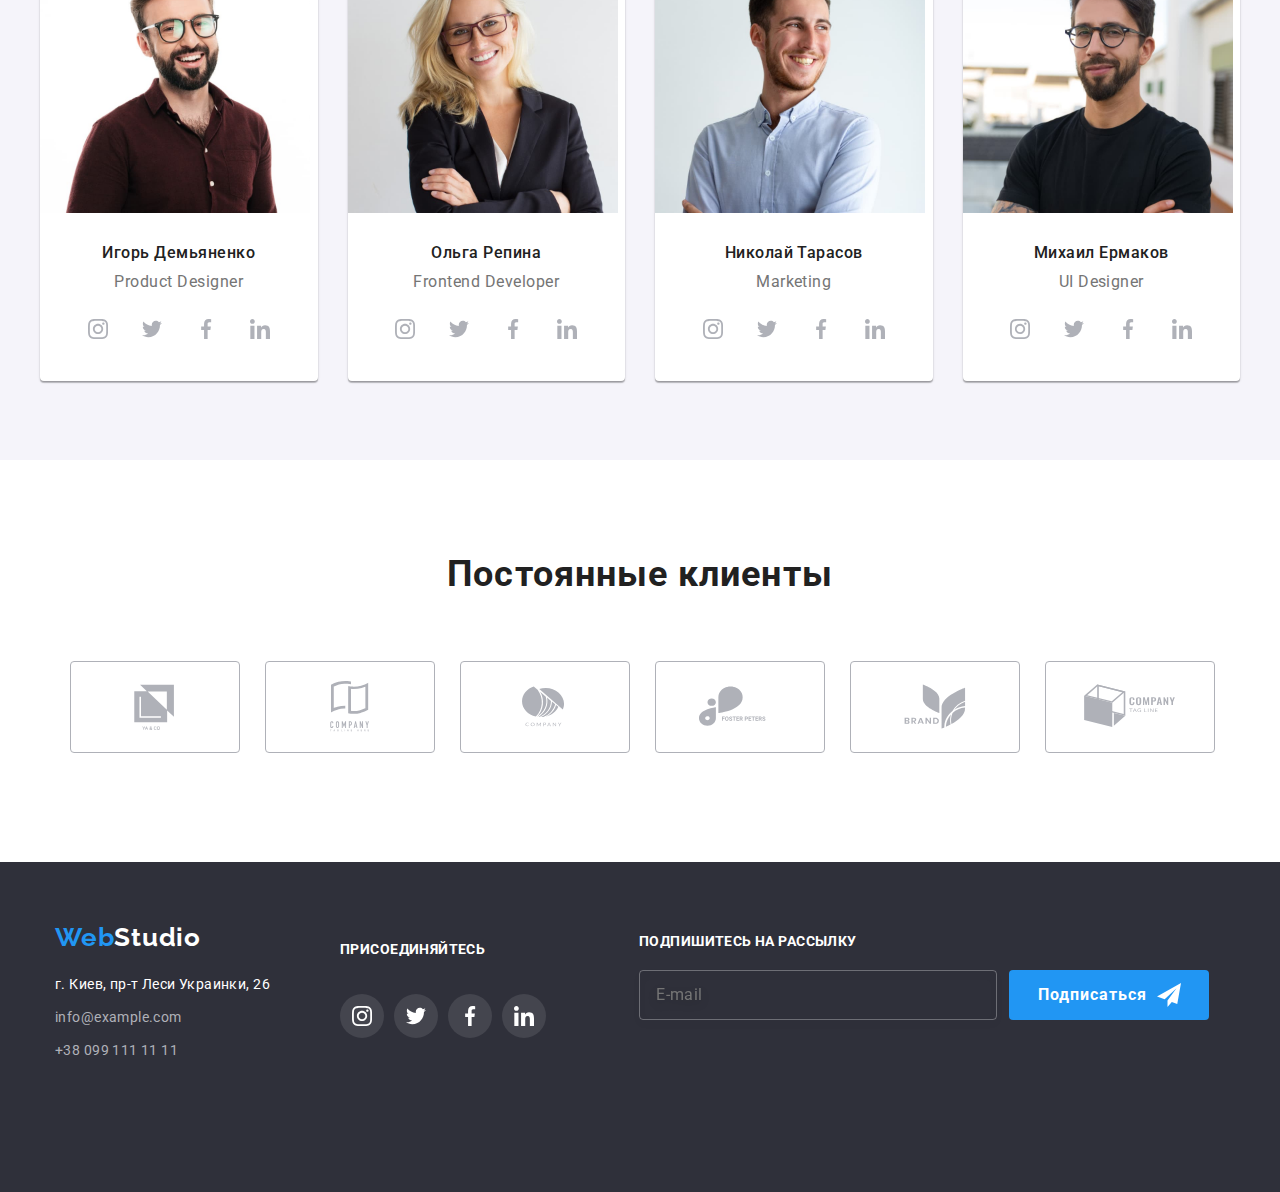
==== commit fb07f0ee: "DZ -8" ====
--- a/index.html
+++ b/index.html
@@ -21,6 +21,16 @@
   <header class="page-header">
     <nav class="container nav__container">
       <a href="./index.html" class="nav__logo">Web<span class="nav__logos">Studio</span></a>
+      <button type="button" class="nav__menu-button" aria-expanded="false" aria-controls="nav__menu-container"
+        data-menu-button>
+        <svg width="19" height="19" aria-label="Переключатель мобильного меню">
+          <use class="nav__icon-cross" href=" ./images/icons.svg?v=2#icon-close-black"></use>
+          <use class="nav__icon-menu" href=" ./images/icons.svg?v=2#icon-menu_24px"></use>
+        </svg>
+      </button>
+      <div class="nav__menu-container" id="nav__menu-container" data-menu>
+        Контент меню
+      </div>
       <ul class="nav__list list">
         <li class="nav__lists"><a href="#" class="nav__link current current-line">Студия</a></li>
         <li class="nav__lists"><a href="./portfolio.html" class="nav__link ">Портфолио</a></li>
@@ -135,7 +145,7 @@
       </div>
     </section>
     <!-- Наша команда -->
-    <section class="user">
+      <section class="user">
       <div class="container user__conteiner">
         <h2 class="user__galery">Наша команда</h2>
         <ul class="user__list list">
@@ -287,10 +297,10 @@
               </ul>
             </div>
           </li>
-        </ul>
-      </div>
-    </section>
-    <section class="clients">
+      </ul>
+      </div>
+      </section>
+      <section class="clients">
       <div class="container clients__conteiner">
         <h2 class="clients__title">Постоянные клиенты</h2>
         <ul class="clients__list list">
@@ -342,72 +352,75 @@
   </main>
   <!-- Подвал -->
   <footer class="footer-menu">
-    <div class="container footer footer__conteiner">
-      <div class="footer__left">
-        <a href="./index.html" class="footer__logo">Web<span class="footer__logos">Studio</span></a>
-        <address class="footer__address">
-          <ul class="footer__address-list list">
-            <li class="footer__address-item">
-              <a href="" class="footer__address">г. Киев, пр-т Леси Украинки, 26</a>
+    <div class="container footer__container">
+      <div class="footer__center">
+        <div class="footer__left">
+          <a href="./index.html" class="footer__logo">Web<span class="footer__logos">Studio</span></a>
+          <address class="footer__address">
+            <ul class="footer__address-list list">
+              <li class="footer__address-item">
+                <a href="" class="footer__address">г. Киев, пр-т Леси Украинки, 26</a>
+              </li>
+              <li class="footer__address-item">
+                <a href="mailto:info@example.com" class="footer__contact">info@example.com</a>
+              </li>
+              <li class="footer__address-item">
+                <a href="tel:+380991111111" class="footer__contact">+38 099 111 11 11</a>
+              </li>
+            </ul>
+          </address>
+        </div>
+        <div class="aside">
+          <h3 class="aside__title">Присоединяйтесь</h3>
+          <ul class="aside-list list">
+            <li class="aside-list__item">
+              <a href="#" class="aside-list__link">
+                <svg class="aside-list__icon">
+                  <use href="./images/icons.svg?v=2#icon-instagram"></use>
+                </svg>
+              </a>
             </li>
-            <li class="footer__address-item">
-              <a href="mailto:info@example.com" class="footer__contact">info@example.com</a>
+            <li class="aside-list__item">
+              <a href="#" class="aside-list__link">
+                <svg class="aside-list__icon">
+                  <use href="./images/icons.svg?v=2#icon-twitter"></use>
+                </svg>
+              </a>
             </li>
-            <li class="footer__address-item">
-              <a href="tel:+380991111111" class="footer__contact">+38 099 111 11 11</a>
+            <li class="aside-list__item">
+              <a href="#" class="aside-list__link">
+                <svg class="aside-list__icon">
+                  <use href="./images/icons.svg?v=2#icon-facebook"></use>
+                </svg>
+              </a>
+            </li>
+            <li class="aside-list__item">
+              <a href="#" class="aside-list__link">
+                <svg class="aside-list__icon">
+                  <use href="./images/icons.svg?v=2#icon-linkedin"></use>
+                </svg>
+              </a>
             </li>
           </ul>
-        </address>
-      </div>
-      <div class="aside">
-        <h3 class="aside__title">Присоединяйтесь</h3>
-        <ul class="aside-list list">
-          <li class="aside-list__item">
-            <a href="#" class="aside-list__link">
-              <svg class="aside-list__icon">
-                <use href="./images/icons.svg?v=2#icon-instagram"></use>
-              </svg>
-            </a>
-          </li>
-          <li class="aside-list__item">
-            <a href="#" class="aside-list__link">
-              <svg class="aside-list__icon">
-                <use href="./images/icons.svg?v=2#icon-twitter"></use>
-              </svg>
-            </a>
-          </li>
-          <li class="aside-list__item">
-            <a href="#" class="aside-list__link">
-              <svg class="aside-list__icon">
-                <use href="./images/icons.svg?v=2#icon-facebook"></use>
-              </svg>
-            </a>
-          </li>
-          <li class="aside-list__item">
-            <a href="#" class="aside-list__link">
-              <svg class="aside-list__icon">
-                <use href="./images/icons.svg?v=2#icon-linkedin"></use>
-              </svg>
-            </a>
-          </li>
-        </ul>
-      </div>
-      <div class="footer-middle">
-        <h3 class="footer-middle__title">Подпишитесь на рассылку</h3>
-        <form action="footer-middle__form">
-          <div class="footer-middle__field">
-            <label class="footer-middle__label" for="user-email"></label>
-            <input type="text" class="footer-middle__input" name="user-email" placeholder="E-mail" minlength="2"
-              id="user-email" />
-            <div class="middle-submit">
-              <button type="submit" class="middle-submit__button button">
-                <svg class="middle-submit__icon" width="24" heidht="24">
-                  <use href="./images/icons.svg?v=2#icon-iconsend"></use>
-                </svg>Подписаться</button>
-            </div>
-          </div>
-        </form>
-      </div>
+        </div>
+        <div class="footer-middle">
+          <h3 class="footer-middle__title">Подпишитесь на рассылку</h3>
+          <form action="footer-middle__form">
+            <div class="footer-middle__field">
+              <label class="footer-middle__label" for="user-email"></label>
+              <input type="text" class="footer-middle__input" name="user-email" placeholder="E-mail" minlength="2"
+                id="user-email" />
+              <div class="middle-submit">
+                <button type="submit" class="middle-submit__button button">
+                  <svg class="middle-submit__icon" width="24" heidht="24">
+                    <use href="./images/icons.svg?v=2#icon-iconsend"></use>
+                  </svg>Подписаться</button>
+              </div>
+            </div>
+          </form>
+        </div>
+      </div>
+    </div>
   </footer>
   <div class="backdrop is-hidden" data-modal>
     <div class="backdrop__modal">
@@ -467,6 +480,7 @@
     </div>
   </div>
   <script src="./js/modal.js"></script>
+  <script src="./js/menu.js"></script>
 </body>
 
 </html>--- a/css/main.css
+++ b/css/main.css
@@ -64,7 +64,6 @@
 
 .page {
   margin: 0;
-  padding-top: 80px;
   font-family: Roboto, sans-serif;
   color: var(--primary-text-color);
 }
@@ -76,11 +75,27 @@
 }
 
 .container {
-  display: block;
-  width: 1200px;
   padding-left: 15px;
   padding-right: 15px;
   margin: 0 auto;
+}
+
+@media screen and (min-width: 480px) {
+  .container {
+    width: 480px;
+  }
+}
+
+@media screen and (min-width: 768px) {
+  .container {
+    width: 768px;
+  }
+}
+
+@media screen and (min-width: 1200px) {
+  .container {
+    width: 1200px;
+  }
 }
 
 .hero__button.button {
@@ -120,8 +135,7 @@
 }
 
 .buttons {
-  padding-top: 94px;
-  padding-bottom: 94px;
+  padding-bottom: 40px;
 }
 
 .buttons__title-hidden {
@@ -139,8 +153,32 @@
 
 .buttons__items {
   display: flex;
-  justify-content: center;
-  margin-bottom: 50px;
+  flex-wrap: wrap;
+  padding-top: 60px;
+  padding-bottom: 40px;
+  margin-top: -15px;
+}
+
+.buttons__items:hover {
+  box-shadow: 0px 4px 4px rgba(0, 0, 0, 0.25);
+}
+
+.buttons__items__item {
+  margin-top: 15px;
+}
+
+@media screen and (min-width: 768px) {
+  .buttons__items {
+    justify-content: center;
+  }
+}
+
+@media screen and (min-width: 1200px) {
+  .buttons__items {
+    padding-top: 94px;
+    padding-bottom: 94px;
+    margin-bottom: 50px;
+  }
 }
 
 .buttons__primery {
@@ -157,6 +195,10 @@
   background-color: var(--secondary-bg-color);
   transition: color 250ms cubic-bezier(0.4, 0, 0.2, 1) background-color 250ms cubic-bezier(0.4, 0, 0.2, 1);
   transition: box-shadow 250ms cubic-bezier(0.4, 0, 0.2, 1);
+}
+
+.buttons__item {
+  margin-top: 15px;
 }
 
 .buttons__items > .buttons__item:not(:last-child) {
@@ -383,11 +425,22 @@
 }
 
 .nav__logo {
-  font-size: 26px;
-  letter-spacing: 0.03em;
-  line-height: 1.19;
+  font-size: 24px;
+  font-weight: bold;
+  letter-spacing: 0.03em;
+  line-height: 1.17;
   font-family: Raleway;
+  margin: auto;
   color: var(--accent-color);
+}
+
+@media screen and (min-width: 768px) {
+  .nav__logo {
+    font-size: 26px;
+    font-weight: bold;
+    letter-spacing: 0.03em;
+    line-height: 1.19;
+  }
 }
 
 .nav__logos {
@@ -395,26 +448,37 @@
 }
 
 .footer__logo {
-  font-size: 26px;
+  font-size: 24px;
   font-weight: bold;
   letter-spacing: 0.03em;
-  line-height: 1.19;
+  line-height: 1.17;
   display: inline-block;
   margin-bottom: 20px;
   font-family: Raleway;
   color: var(--accent-color);
 }
 
+@media screen and (min-width: 768px) {
+  .footer__logo {
+    font-size: 26px;
+    font-weight: bold;
+    letter-spacing: 0.03em;
+    line-height: 1.19;
+  }
+}
+
 .footer__logos {
   color: var(--secondary-social-color);
 }
 
 .page-header {
+  position: relative;
+  display: flex;
   position: fixed;
   width: 100%;
   top: 0;
   left: 0;
-  min-height: 80px;
+  min-height: 60px;
   background-color: var(--primary-bg-color);
   z-index: 1;
   border-bottom: 1px solid var(--top-line-bg-color);
@@ -422,12 +486,40 @@
 
 .nav__container {
   display: flex;
-  align-items: center;
+  justify-content: space-between;
+  align-items: center;
+}
+
+.nav__menu-button {
+  display: inline-flex;
+  margin: 0;
+  padding: 0;
+  border: none;
+  background: transparent;
+}
+
+@media screen and (min-width: 768px) {
+  .nav__menu-button {
+    display: none;
+  }
+}
+
+.nav__menu-button .nav__icon-cross {
+  display: none;
+}
+
+.nav__menu-button.is-open .nav__icon-cross {
+  display: block;
+}
+
+.nav__menu-button.is-open .nav__icon-menu {
+  display: none;
 }
 
 .nav__list {
   display: flex;
   margin-left: 93px;
+  display: none;
 }
 
 .nav__list .nav__lists:last-child {
@@ -479,6 +571,7 @@
   position: relative;
   align-items: center;
   margin-left: auto;
+  display: none;
 }
 
 .nav__contacts .nav__lists + .nav__lists {
@@ -524,49 +617,94 @@
 }
 
 .hero {
-  padding-top: 200px;
-  padding-bottom: 200px;
+  position: relative;
+  display: block;
+  margin: 0 auto;
+  padding-top: 133px;
+  padding-bottom: 133px;
   text-align: center;
   background-color: var(--footer-bg-color);
-  color: var(--text-title-color);
+  background-image: linear-gradient(to right, rgba(47, 48, 58, 0.4), rgba(47, 48, 58, 0.4)), url("../images/hero.jpg");
+  background-size: cover;
+  background-position: center;
+  background-repeat: no-repeat;
+}
+
+.hero__container {
+  display: block;
+  width: 90%;
+  margin: 0 auto;
+  padding: 0;
 }
 
 .hero__title {
-  font-size: 44px;
+  font-size: 26px;
   font-weight: 900;
   letter-spacing: 0.06em;
-  line-height: 1.36;
+  line-height: 1.65;
+  text-transform: uppercase;
   margin: 0 auto;
+  margin-bottom: 40px;
+  text-align: center;
+  color: var(--text-title-color);
+}
+
+@media screen and (min-width: 1200px) {
+  .hero__title {
+    font-size: 44px;
+    font-weight: 900;
+    letter-spacing: 0.06em;
+    line-height: 1.36;
+    margin-bottom: 30px;
+  }
+}
+
+.section {
+  padding-top: 60px;
+  padding-bottom: 60px;
+}
+
+@media screen and (min-width: 1200px) {
+  .section {
+    padding-top: 94px;
+    padding-bottom: 94px;
+  }
+}
+
+.feature-list {
+  display: flex;
+  flex-wrap: wrap;
+}
+
+@media screen and (min-width: 768px) {
+  .feature-list {
+    margin: -15px;
+  }
+}
+
+.feature-list__item {
+  width: calc((100% - 1 * 30px) / 1);
   margin-bottom: 30px;
-  width: 696px;
-  text-transform: uppercase;
-  color: var(--text-title-color);
-}
-
-.hero-img {
-  position: relative;
-  display: block;
-  max-width: 1600px;
-  min-height: 600px;
-  margin-right: auto;
-  margin-left: auto;
-  background: linear-gradient(to right, rgba(47, 48, 58, 0.4), rgba(47, 48, 58, 0.4)), url("../images/hero.jpg");
-}
-
-.section {
-  padding-top: 94px;
-  padding-bottom: 94px;
-}
-
-.feature-list {
-  display: flex;
+}
+
+@media screen and (min-width: 768px) {
+  .feature-list__item {
+    width: calc((100% - 2 * 30px) / 2);
+    margin: 15px;
+  }
+}
+
+@media screen and (min-width: 1200px) {
+  .feature-list__item {
+    width: calc((100% - 4 * 30px) / 4);
+  }
 }
 
 .feature-list__box-icon {
   display: inline-flex;
   justify-content: center;
   align-items: center;
-  width: 270px;
+  width: 450px;
   height: 120px;
   background-color: var(--secondary-bg-color);
   background-repeat: no-repeat;
@@ -574,26 +712,41 @@
   border-radius: 4px;
 }
 
+@media screen and (min-width: 768px) {
+  .feature-list__box-icon {
+    width: 354px;
+  }
+}
+
+@media screen and (min-width: 1200px) {
+  .feature-list__box-icon {
+    width: 250px;
+  }
+}
+
 .feature-list__item-icon {
   width: 70px;
   height: 70px;
 }
 
-.feature-list__item {
-  width: 270px;
-}
-
 .feature-list__title {
   font-size: 14px;
   font-weight: bold;
   letter-spacing: 0.03em;
   line-height: 1.14;
   margin-bottom: 10px;
+  text-align: center;
   font-style: normal;
   text-transform: uppercase;
   color: var(--primary-text-color);
 }
 
+@media screen and (min-width: 768px) {
+  .feature-list__title {
+    text-align: left;
+  }
+}
+
 .feature-list__text {
   font-size: 14px;
   font-weight: normal;
@@ -611,12 +764,14 @@
   color: var(--secondory-text-color);
 }
 
-.feature-list .feature-list__item + .feature-list__item {
-  margin-left: 30px;
-}
-
 .work {
   padding-bottom: 94px;
+}
+
+@media screen and (max-width: 1200px) {
+  .work {
+    display: none;
+  }
 }
 
 .work__title {
@@ -663,33 +818,65 @@
 }
 
 .user {
-  padding-top: 94px;
-  padding-bottom: 94px;
+  padding-top: 60px;
+  padding-bottom: 60px;
   background-color: var(--secondary-bg-color);
 }
 
+@media screen and (min-width: 1200px) {
+  .user {
+    padding-top: 94px;
+    padding-bottom: 94px;
+  }
+}
+
 .user__galery {
-  font-size: 36px;
+  font-size: 28px;
   font-weight: bold;
   letter-spacing: 0.03em;
-  line-height: 1.16;
-  margin-bottom: 50px;
+  line-height: 1.18;
   text-align: center;
+  margin-bottom: 30px;
   color: var(--primary-text-color);
 }
 
+@media screen and (min-width: 1200px) {
+  .user__galery {
+    font-size: 36px;
+    font-weight: bold;
+    letter-spacing: 0.03em;
+    line-height: 1.17;
+    margin-bottom: 50px;
+  }
+}
+
 .user__list {
   display: flex;
-  justify-content: space-between;
+  flex-wrap: wrap;
+  justify-content: center;
+  margin: -30px;
 }
 
 .user__item {
-  margin-left: 30px;
+  width: calc((100% - 1 * 30px) / 1);
+  margin: 15px;
   box-shadow: 0px 1px 3px rgba(0, 0, 0, 0.12), 0px 1px 1px rgba(0, 0, 0, 0.14), 0px 2px 1px rgba(0, 0, 0, 0.2);
   border-radius: 0px 0px 4px 4px;
   background-color: var(--primary-bg-color);
 }
 
+@media screen and (min-width: 768px) {
+  .user__item {
+    width: calc((100% - 2 * 30px) / 2);
+  }
+}
+
+@media screen and (min-width: 1200px) {
+  .user__item {
+    width: calc((100% - 4 * 30px) / 4);
+  }
+}
+
 .user__head {
   padding-top: 30px;
 }
@@ -712,54 +899,105 @@
   color: var(--secondory-text-color);
 }
 
-.user__item:nth-last-child(4n) {
-  margin-left: 0;
-}
-
 .clients {
-  padding-top: 94px;
-  padding-bottom: 94px;
+  padding-top: 60px;
+  padding-bottom: 60px;
+}
+
+@media screen and (min-width: 1200px) {
+  .clients {
+    padding-top: 94px;
+    padding-bottom: 94px;
+  }
 }
 
 .clients__title {
-  font-size: 36px;
+  font-size: 28px;
   font-weight: bold;
   letter-spacing: 0.03em;
-  line-height: 1.16;
-  margin-bottom: 50px;
+  line-height: 1.18;
   text-align: center;
+  margin-bottom: 30px;
+}
+
+@media screen and (min-width: 1200px) {
+  .clients__title {
+    font-size: 36px;
+    font-weight: bold;
+    letter-spacing: 0.03em;
+    line-height: 1.16;
+    margin-bottom: 50px;
+  }
 }
 
 .clients__list {
   display: flex;
-  position: relative;
-  justify-content: space-between;
+  flex-wrap: wrap;
+  justify-content: center;
+}
+
+.clients__item {
+  width: calc((100% - 2 * 30px) / 2);
+  margin: 15px;
+}
+
+@media screen and (min-width: 768px) {
+  .clients__item {
+    width: calc((100% - 3 * 30px) / 3);
+    margin: 15px;
+  }
+}
+
+@media screen and (min-width: 1200px) {
+  .clients__item {
+    width: calc((100% - 6 * 30px) / 6);
+  }
 }
 
 .clients__link {
   display: inline-flex;
   justify-content: center;
   padding: 16px 32px;
-  width: 170px;
+  width: 210px;
   height: 92px;
   border-radius: 4px;
-  margin-left: 30px;
   border: 1px solid var(--box-klients-color);
   fill: var(--box-klients-color);
   transition: fill 250ms cubic-bezier(0.4, 0, 0.2, 1), border 250ms cubic-bezier(0.4, 0, 0.2, 1);
 }
 
-.clients__link:last-child {
-  margin-left: 0;
-}
-
-.clients__link:hover, .clients__link:focus {
+@media screen and (min-width: 768px) {
+  .clients__link {
+    width: 226px;
+    height: 92px;
+  }
+}
+
+@media screen and (min-width: 1200px) {
+  .clients__link {
+    width: 170px;
+    height: 92px;
+  }
+}
+
+.clients:hover, .clients:focus {
   fill: var(--accent-color);
   border: 1px solid var(--accent-color);
 }
 
-.footer {
-  display: flex;
+.footer__container {
+  display: flex;
+  flex-direction: column;
+  justify-content: center;
+}
+
+@media screen and (min-width: 1200px) {
+  .container.footer__container {
+    display: flex;
+    flex-direction: row;
+    justify-content: space-between;
+    margin: 0 auto;
+  }
 }
 
 .footer-menu {
@@ -769,6 +1007,7 @@
 }
 
 .footer__address {
+  display: flex;
   font-size: 14px;
   font-weight: normal;
   letter-spacing: 0.03em;
@@ -778,12 +1017,22 @@
   transition: color 250ms cubic-bezier(0.4, 0, 0.2, 1);
 }
 
-.footer__address-list {
-  margin-right: 70px;
-}
-
 .footer__address-item {
   margin-bottom: 9px;
+}
+
+.footer__address-list {
+  display: flex;
+  flex-direction: column;
+  align-items: center;
+  margin-bottom: 60px;
+}
+
+@media screen and (min-width: 1200px) {
+  .footer__address-list {
+    align-items: flex-start;
+    margin-right: 70px;
+  }
 }
 
 .footer__contact {
@@ -797,6 +1046,14 @@
   transition: color 250ms cubic-bezier(0.4, 0, 0.2, 1);
 }
 
+@media screen and (min-width: 768px) {
+  .footer__center {
+    display: flex;
+    justify-content: space-around;
+    align-items: flex-start;
+  }
+}
+
 .footer__address-list .footer__address:focus,
 .footer__address-list .footer__address:hover {
   color: var(--accent-color);
@@ -808,12 +1065,20 @@
 }
 
 .aside {
-  display: block;
-  padding-top: 12px;
-  margin-right: 93px;
+  display: flex;
+  flex-direction: column;
+  align-items: center;
+}
+
+@media screen and (min-width: 1200px) {
+  .aside {
+    display: block;
+    margin-right: 93px;
+  }
 }
 
 .aside__title {
+  margin-bottom: 20px;
   font-size: 14px;
   font-weight: bold;
   letter-spacing: 0.03em;
@@ -822,9 +1087,15 @@
   color: var(--text-title-color);
 }
 
+@media screen and (min-width: 768px) {
+  .aside__title {
+    margin-top: 20px;
+  }
+}
+
 .aside-list {
   display: flex;
-  padding-top: 16px;
+  margin-bottom: 60px;
 }
 
 .aside-list__icon {
@@ -844,6 +1115,12 @@
   transition: background-color 250ms cubic-bezier(0.4, 0, 0.2, 1), fill 250ms cubic-bezier(0.4, 0, 0.2, 1);
 }
 
+@media screen and (min-width: 1200px) {
+  .aside-list {
+    padding-top: 16px;
+  }
+}
+
 .aside-list__item + .aside-list__item {
   margin-left: 10px;
 }
@@ -859,11 +1136,18 @@
 }
 
 .footer-middle {
-  display: inline-block;
+  display: flex;
+  flex-direction: column;
+  align-items: center;
+}
+
+@media screen and (min-width: 1200px) {
+  .footer-middle {
+    align-items: flex-start;
+  }
 }
 
 .footer-middle__title {
-  padding-top: 12px;
   margin-bottom: 20px;
   font-size: 14px;
   font-weight: bold;
@@ -873,14 +1157,27 @@
   color: var(--text-title-color);
 }
 
+@media screen and (min-width: 1200px) {
+  .footer-middle__title {
+    padding-top: 12px;
+  }
+}
+
+.footer-middle__field {
+  display: flex;
+  flex-direction: column;
+  align-items: center;
+}
+
 .footer-middle__input {
   font-size: 16px;
   letter-spacing: 0.03em;
   line-height: 1.25;
-  width: 358px;
+  width: 450px;
   height: 50px;
   margin-right: 12px;
   padding-left: 16px;
+  margin-bottom: 20px;
   border-radius: 5px;
   outline: none;
   color: rgba(255, 255, 255, 0.6);
@@ -892,8 +1189,30 @@
   transition: color 250ms cubic-bezier(0.4, 0, 0.2, 1) border 250ms cubic-bezier(0.4, 0, 0.2, 1) filter 250ms cubic-bezier(0.4, 0, 0.2, 1);
 }
 
-.footer-middle__field {
-  display: flex;
+@media screen and (min-width: 1200px) {
+  .footer-middle__input {
+    width: 358px;
+  }
+}
+
+@media screen and (min-width: 1200px) {
+  .footer-middle__field {
+    display: flex;
+    flex-direction: row;
+    align-items: flex-start;
+  }
+}
+
+.footer__left {
+  display: flex;
+  flex-direction: column;
+  align-items: center;
+}
+
+@media screen and (min-width: 1200px) {
+  .footer__left {
+    align-items: flex-start;
+  }
 }
 
 .middle-submit {
@@ -936,15 +1255,35 @@
 .project-list {
   display: flex;
   flex-wrap: wrap;
+  margin: 0 auto;
+  margin-right: -30px;
 }
 
 .project-list__item {
+  display: block;
   position: relative;
-  width: 370px;
+  margin-bottom: 30px;
   border: 1px solid var(--box-project-color);
-  margin-right: 30px;
-  margin-bottom: 30px;
   transition: box-shadow 250ms cubic-bezier(0.4, 0, 0.2, 1);
+}
+
+@media screen and (min-width: 768px) {
+  .project-list__item {
+    width: calc(100% / 2 - 30px);
+    margin-right: 30px;
+  }
+}
+
+@media screen and (min-width: 1200px) {
+  .project-list__item {
+    width: 370px;
+    margin-right: 30px;
+    margin-bottom: 30px;
+  }
+}
+
+.project-list__item:hover {
+  box-shadow: 0px 1px 1px rgba(0, 0, 0, 0.12), 0px 4px 4px rgba(0, 0, 0, 0.06), 1px 4px 6px rgba(0, 0, 0, 0.16);
 }
 
 .project-list__after-item {
@@ -969,18 +1308,6 @@
   transform: translateY(100%);
   transition: transform 250ms cubic-bezier(0.4, 0, 0.2, 1);
   overflow: auto;
-}
-
-.project-list__item:hover {
-  box-shadow: 0px 1px 1px rgba(0, 0, 0, 0.12), 0px 4px 4px rgba(0, 0, 0, 0.06), 1px 4px 6px rgba(0, 0, 0, 0.16);
-}
-
-.project-list__item:nth-child(3n) {
-  margin-right: 0;
-}
-
-.project-list__item:nth-last-child(-n + 3) {
-  margin-bottom: 0;
 }
 
 .project-list__solution {
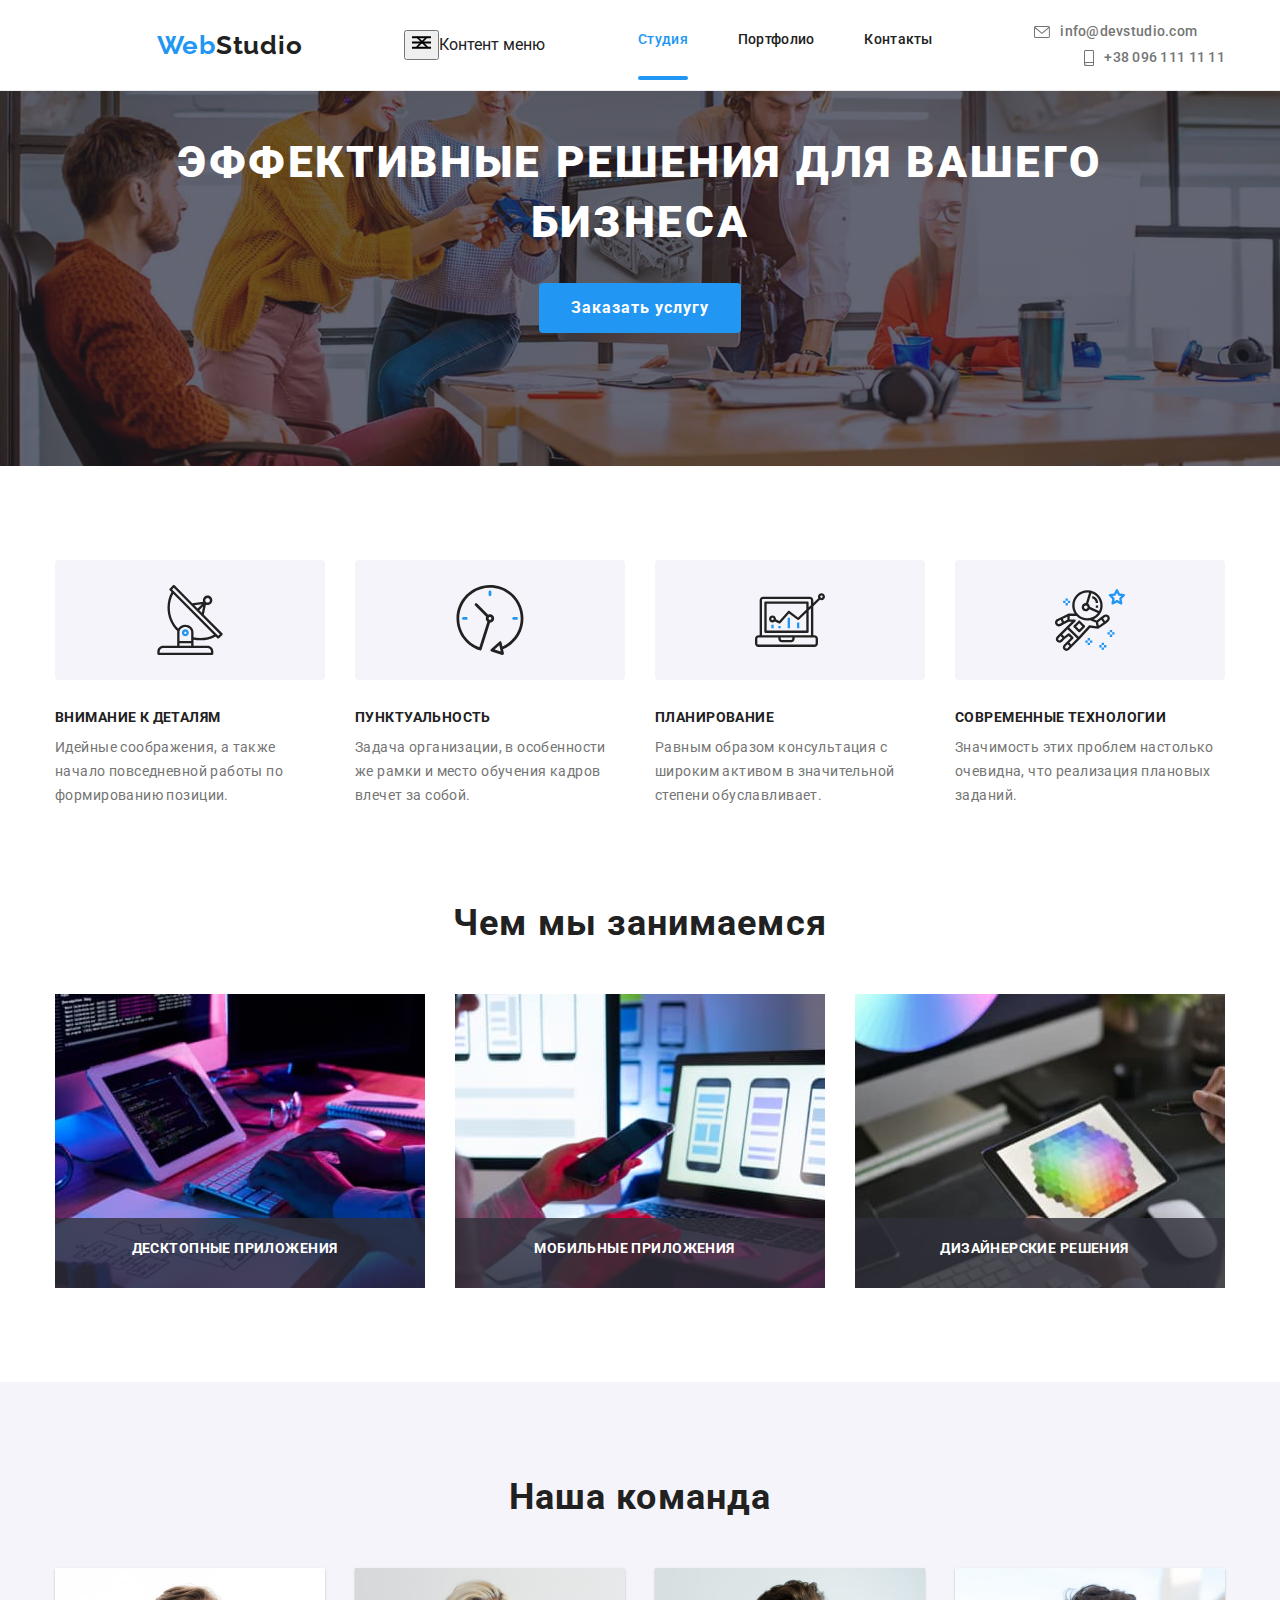
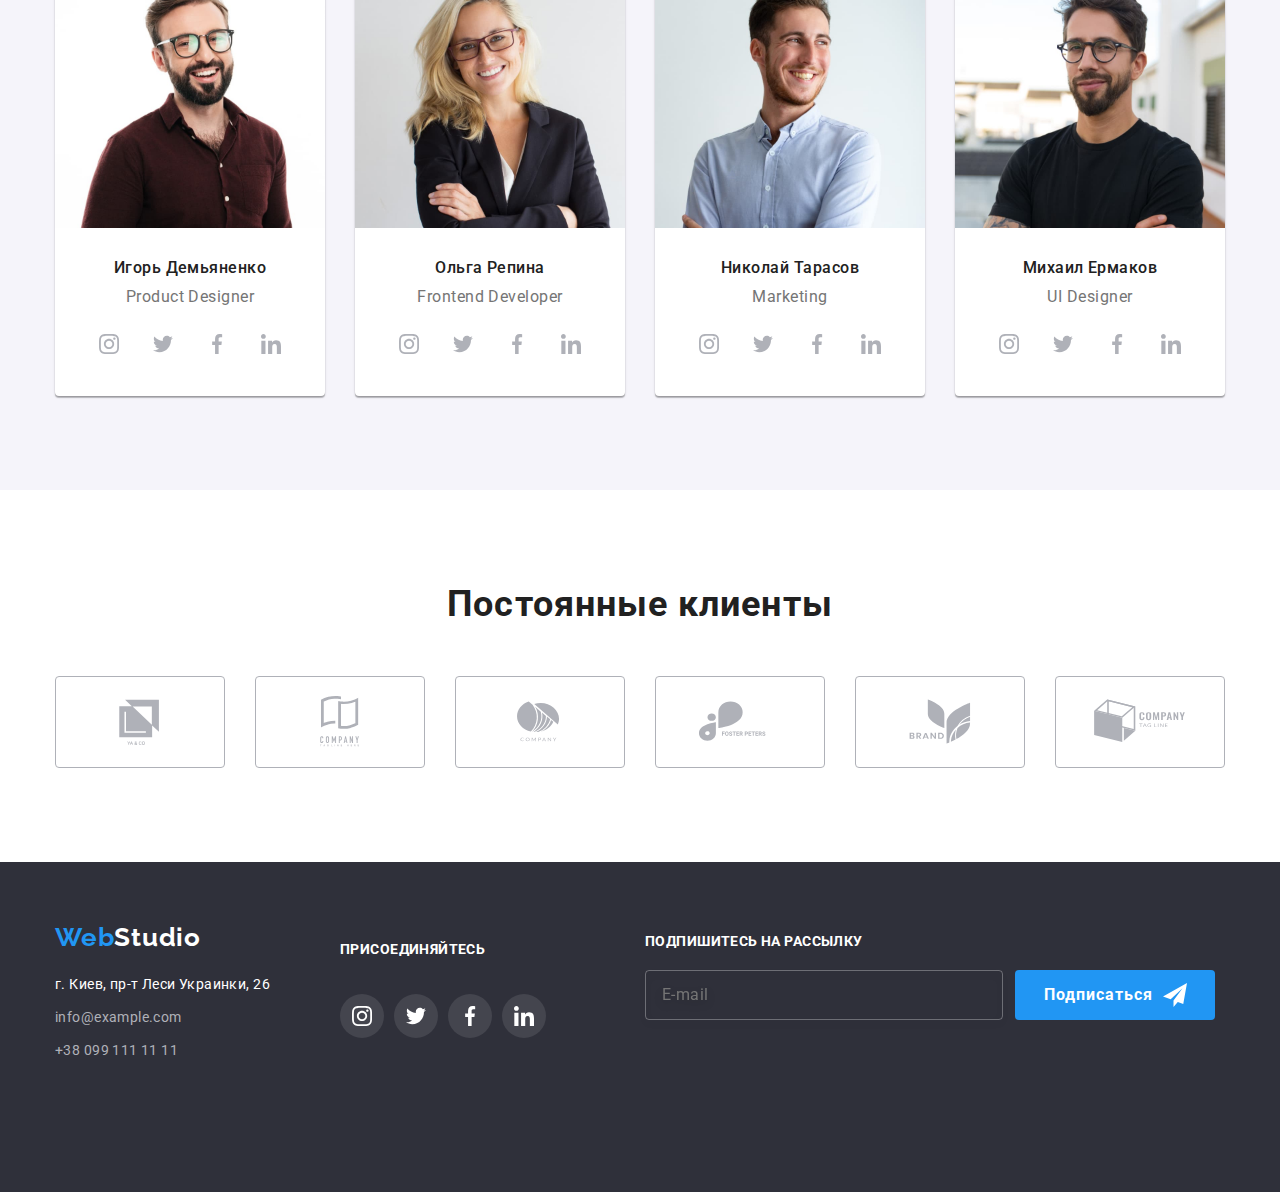
==== commit d56a4c75: "DZ-8_1" ====
--- a/index.html
+++ b/index.html
@@ -145,12 +145,12 @@
       </div>
     </section>
     <!-- Наша команда -->
-      <section class="user">
+    <section class="user">
       <div class="container user__conteiner">
         <h2 class="user__galery">Наша команда</h2>
         <ul class="user__list list">
           <li class="user__item">
-            <img src="./images/teamcard11.jpg" alt="Игорь Демьяненко" width="270" />
+            <img src="./images/teamcard11.jpg" alt="Игорь Демьяненко" />
             <div class="user__head">
               <h3 class="user__headline">Игорь Демьяненко</h3>
               <p class="user__tagline">Product Designer</p>
@@ -187,7 +187,7 @@
             </div>
           </li>
           <li class="user__item">
-            <img src="./images/teamcard21.jpg" alt="Ольга Репина" width="270" />
+            <img src="./images/teamcard21.jpg" alt="Ольга Репина" />
             <div class="user__head">
               <h3 class="user__headline">Ольга Репина</h3>
               <p class="user__tagline">Frontend Developer</p>
@@ -224,7 +224,7 @@
             </div>
           </li>
           <li class="user__item">
-            <img src="./images/teamcard31.jpg" alt="Николай Тарасов" width="270" />
+            <img src="./images/teamcard31.jpg" alt="Николай Тарасов" />
             <div class="user__head">
               <h3 class="user__headline">Николай Тарасов</h3>
               <p class="user__tagline">Marketing</p>
@@ -261,7 +261,7 @@
             </div>
           </li>
           <li class="user__item">
-            <img src="./images/teamcard41.jpg" alt="Михаил Ермаков" width="270" />
+            <img src="./images/teamcard41.jpg" alt="Михаил Ермаков" />
             <div class="user__head">
               <h3 class="user__headline">Михаил Ермаков</h3>
               <p class="user__tagline">UI Designer</p>
@@ -297,10 +297,10 @@
               </ul>
             </div>
           </li>
-      </ul>
-      </div>
-      </section>
-      <section class="clients">
+        </ul>
+      </div>
+    </section>
+    <section class="clients">
       <div class="container clients__conteiner">
         <h2 class="clients__title">Постоянные клиенты</h2>
         <ul class="clients__list list">
@@ -403,22 +403,22 @@
             </li>
           </ul>
         </div>
-        <div class="footer-middle">
-          <h3 class="footer-middle__title">Подпишитесь на рассылку</h3>
-          <form action="footer-middle__form">
-            <div class="footer-middle__field">
-              <label class="footer-middle__label" for="user-email"></label>
-              <input type="text" class="footer-middle__input" name="user-email" placeholder="E-mail" minlength="2"
-                id="user-email" />
-              <div class="middle-submit">
-                <button type="submit" class="middle-submit__button button">
-                  <svg class="middle-submit__icon" width="24" heidht="24">
-                    <use href="./images/icons.svg?v=2#icon-iconsend"></use>
-                  </svg>Подписаться</button>
-              </div>
-            </div>
-          </form>
-        </div>
+      </div>
+      <div class="footer-middle">
+        <h3 class="footer-middle__title">Подпишитесь на рассылку</h3>
+        <form action="footer-middle__form">
+          <div class="footer-middle__field">
+            <label class="footer-middle__label" for="user-email"></label>
+            <input type="text" class="footer-middle__input" name="user-email" placeholder="E-mail" minlength="2"
+              id="user-email" />
+            <div class="middle-submit">
+              <button type="submit" class="middle-submit__button button">
+                <svg class="middle-submit__icon" width="24" heidht="24">
+                  <use href="./images/icons.svg?v=2#icon-iconsend"></use>
+                </svg>Подписаться</button>
+            </div>
+          </div>
+        </form>
       </div>
     </div>
   </footer>
--- a/css/main.css
+++ b/css/main.css
@@ -32,6 +32,7 @@
   --overlay-modal-color: rgba(0, 0, 0, 0.2);
   --project-bg-color: rgba(33, 150, 243, 0.9);
   --close-icon-color: #000000;
+  --coment-text-color: rgba(117, 117, 117, 0.5);
 }
 
 .html {
@@ -60,6 +61,8 @@
 
 img {
   display: block;
+  max-width: 100%;
+  height: auto;
 }
 
 .page {
@@ -75,6 +78,7 @@
 }
 
 .container {
+  width: 100%;
   padding-left: 15px;
   padding-right: 15px;
   margin: 0 auto;
@@ -129,7 +133,7 @@
   border: transparent;
   color: var(--text-title-color);
   background-color: var(--accent-color);
-  margin-left: 130px;
+  margin: 0 auto;
   box-shadow: 0px 1px 3px rgba(0, 0, 0, 0.12), 0px 1px 1px rgba(0, 0, 0, 0.14), 0px 2px 1px rgba(0, 0, 0, 0.2);
   border-radius: 4px;
 }
@@ -219,13 +223,20 @@
   position: absolute;
   top: 50%;
   left: 50%;
-  min-height: 581px;
-  min-width: 528px;
+  min-width: 450px;
+  min-height: 609px;
   padding: 40px;
   border-radius: 4px;
   background-color: var(--primary-bg-color);
   transform: translate(-50%, -50%) scale(1);
   transition: transform 250ms cubic-bezier(0.4, 0, 0.2, 1);
+}
+
+@media screen and (min-width: 1200px) {
+  .backdrop__modal {
+    min-height: 581px;
+    min-width: 528px;
+  }
 }
 
 .backdrop__close-link {
@@ -268,10 +279,10 @@
 }
 
 .modal__label {
+  font-size: 12px;
   font-weight: normal;
-  font-size: 12px;
+  letter-spacing: 0.01em;
   line-height: 1.67;
-  letter-spacing: 0.01em;
   color: #757575;
 }
 
@@ -317,12 +328,24 @@
 }
 
 .modal__check-text {
-  font-size: 14px;
+  font-size: 12px;
   font-weight: normal;
   letter-spacing: 0.03em;
-  line-height: 1.71;
-  margin-bottom: 20px;
+  line-height: 1.17;
   color: #757575;
+  padding-left: 0;
+}
+
+@media screen and (min-width: 1200px) {
+  .modal__check-text {
+    font-size: 14px;
+    font-weight: normal;
+    letter-spacing: 0.03em;
+    line-height: 1.71;
+    margin-bottom: 20px;
+    padding-left: 20px;
+    color: #757575;
+  }
 }
 
 .modal__check-icon {
@@ -332,10 +355,6 @@
 
 .policy {
   margin-bottom: 40px;
-}
-
-.modal__check-text {
-  padding-left: 20px;
 }
 
 .modal__check-text span {
@@ -490,36 +509,17 @@
   align-items: center;
 }
 
-.nav__menu-button {
-  display: inline-flex;
-  margin: 0;
-  padding: 0;
-  border: none;
-  background: transparent;
+.nav__list {
+  display: flex;
+  display: none;
 }
 
 @media screen and (min-width: 768px) {
-  .nav__menu-button {
-    display: none;
-  }
-}
-
-.nav__menu-button .nav__icon-cross {
-  display: none;
-}
-
-.nav__menu-button.is-open .nav__icon-cross {
-  display: block;
-}
-
-.nav__menu-button.is-open .nav__icon-menu {
-  display: none;
-}
-
-.nav__list {
-  display: flex;
-  margin-left: 93px;
-  display: none;
+  .nav__list {
+    display: flex;
+    margin-bottom: 10px;
+    margin-left: 93px;
+  }
 }
 
 .nav__list .nav__lists:last-child {
@@ -574,8 +574,18 @@
   display: none;
 }
 
-.nav__contacts .nav__lists + .nav__lists {
-  margin-left: 50px;
+@media screen and (min-width: 768px) {
+  .nav__contacts {
+    display: flex;
+    flex-direction: column;
+    align-items: flex-start;
+  }
+}
+
+@media screen and (min-width: 1200px) {
+  .nav__contacts .nav__lists + .nav__lists {
+    margin-left: 50px;
+  }
 }
 
 .nav__contacts .nav__contact {
@@ -598,6 +608,12 @@
   fill: var(--secondory-text-color);
   padding: 32px 0px;
   transition: color fill 250ms cubic-bezier(0.4, 0, 0.2, 1), fill 250ms cubic-bezier(0.4, 0, 0.2, 1);
+}
+
+@media screen and (min-width: 768px) {
+  .nav__contact {
+    padding: 5px 0;
+  }
 }
 
 .nav__contact + .nav__contact {
@@ -674,29 +690,25 @@
 .feature-list {
   display: flex;
   flex-wrap: wrap;
-}
-
-@media screen and (min-width: 768px) {
-  .feature-list {
-    margin: -15px;
-  }
+  margin-left: -30px;
+  margin-bottom: -30px;
 }
 
 .feature-list__item {
-  width: calc((100% - 1 * 30px) / 1);
+  width: calc(100% / 1 - 30px);
+  margin-left: 30px;
   margin-bottom: 30px;
 }
 
 @media screen and (min-width: 768px) {
   .feature-list__item {
-    width: calc((100% - 2 * 30px) / 2);
-    margin: 15px;
+    width: calc(100% / 2 - 30px);
   }
 }
 
 @media screen and (min-width: 1200px) {
   .feature-list__item {
-    width: calc((100% - 4 * 30px) / 4);
+    width: calc(100% / 4 - 30px);
   }
 }
 
@@ -704,24 +716,12 @@
   display: inline-flex;
   justify-content: center;
   align-items: center;
-  width: 450px;
+  width: 100%;
   height: 120px;
   background-color: var(--secondary-bg-color);
   background-repeat: no-repeat;
   margin-bottom: 30px;
   border-radius: 4px;
-}
-
-@media screen and (min-width: 768px) {
-  .feature-list__box-icon {
-    width: 354px;
-  }
-}
-
-@media screen and (min-width: 1200px) {
-  .feature-list__box-icon {
-    width: 250px;
-  }
 }
 
 .feature-list__item-icon {
@@ -853,13 +853,14 @@
 .user__list {
   display: flex;
   flex-wrap: wrap;
-  justify-content: center;
-  margin: -30px;
+  margin-left: -30px;
+  margin-bottom: -30px;
 }
 
 .user__item {
-  width: calc((100% - 1 * 30px) / 1);
-  margin: 15px;
+  width: calc(100% / 1 - 30px);
+  margin-left: 30px;
+  margin-bottom: 30px;
   box-shadow: 0px 1px 3px rgba(0, 0, 0, 0.12), 0px 1px 1px rgba(0, 0, 0, 0.14), 0px 2px 1px rgba(0, 0, 0, 0.2);
   border-radius: 0px 0px 4px 4px;
   background-color: var(--primary-bg-color);
@@ -867,13 +868,13 @@
 
 @media screen and (min-width: 768px) {
   .user__item {
-    width: calc((100% - 2 * 30px) / 2);
+    width: calc(100% / 2 - 30px);
   }
 }
 
 @media screen and (min-width: 1200px) {
   .user__item {
-    width: calc((100% - 4 * 30px) / 4);
+    width: calc(100% / 4 - 30px);
   }
 }
 
@@ -933,24 +934,25 @@
 .clients__list {
   display: flex;
   flex-wrap: wrap;
-  justify-content: center;
+  margin-left: -30px;
+  margin-bottom: -30px;
 }
 
 .clients__item {
-  width: calc((100% - 2 * 30px) / 2);
-  margin: 15px;
+  width: calc(100% / 2 - 30px);
+  margin-left: 30px;
+  margin-bottom: 30px;
 }
 
 @media screen and (min-width: 768px) {
   .clients__item {
-    width: calc((100% - 3 * 30px) / 3);
-    margin: 15px;
+    width: calc(100% / 3 - 30px);
   }
 }
 
 @media screen and (min-width: 1200px) {
   .clients__item {
-    width: calc((100% - 6 * 30px) / 6);
+    width: calc(100% / 6 - 30px);
   }
 }
 
@@ -958,26 +960,12 @@
   display: inline-flex;
   justify-content: center;
   padding: 16px 32px;
-  width: 210px;
+  width: 100%;
   height: 92px;
   border-radius: 4px;
   border: 1px solid var(--box-klients-color);
   fill: var(--box-klients-color);
   transition: fill 250ms cubic-bezier(0.4, 0, 0.2, 1), border 250ms cubic-bezier(0.4, 0, 0.2, 1);
-}
-
-@media screen and (min-width: 768px) {
-  .clients__link {
-    width: 226px;
-    height: 92px;
-  }
-}
-
-@media screen and (min-width: 1200px) {
-  .clients__link {
-    width: 170px;
-    height: 92px;
-  }
 }
 
 .clients:hover, .clients:focus {
